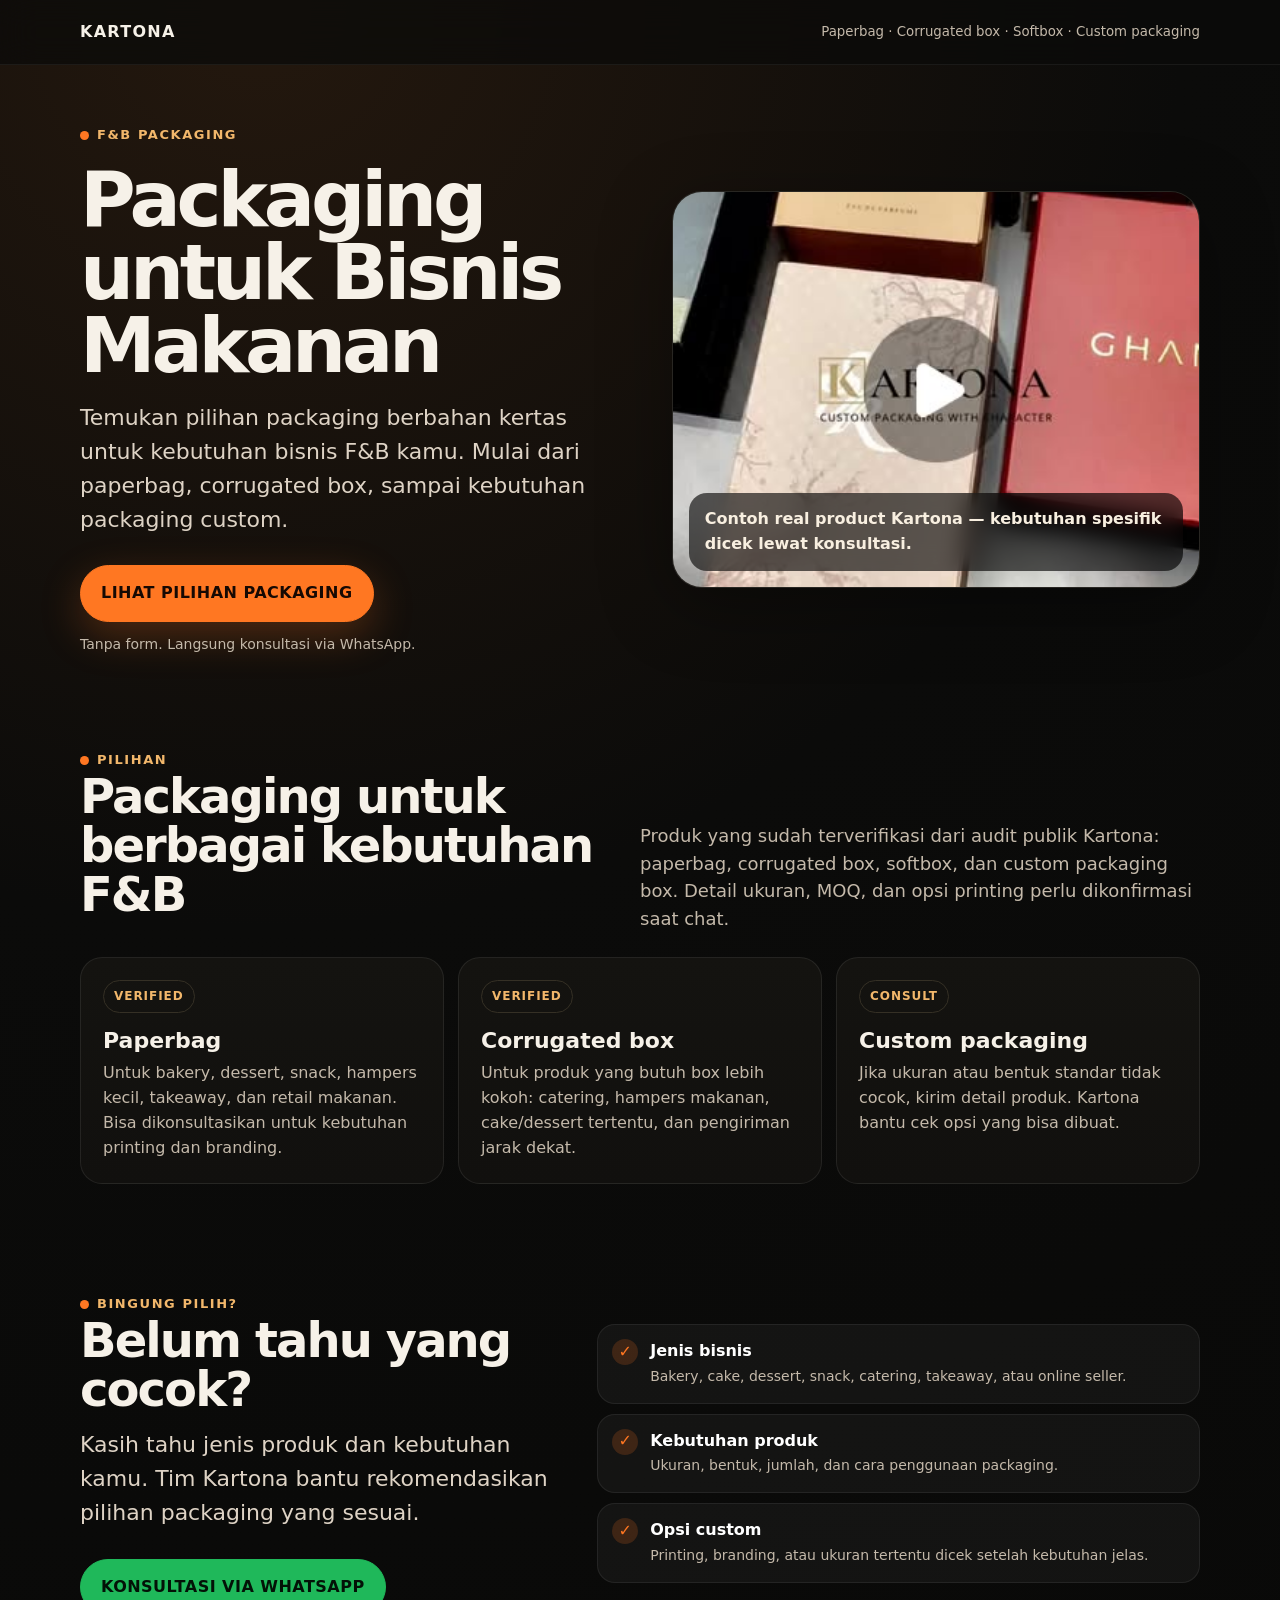
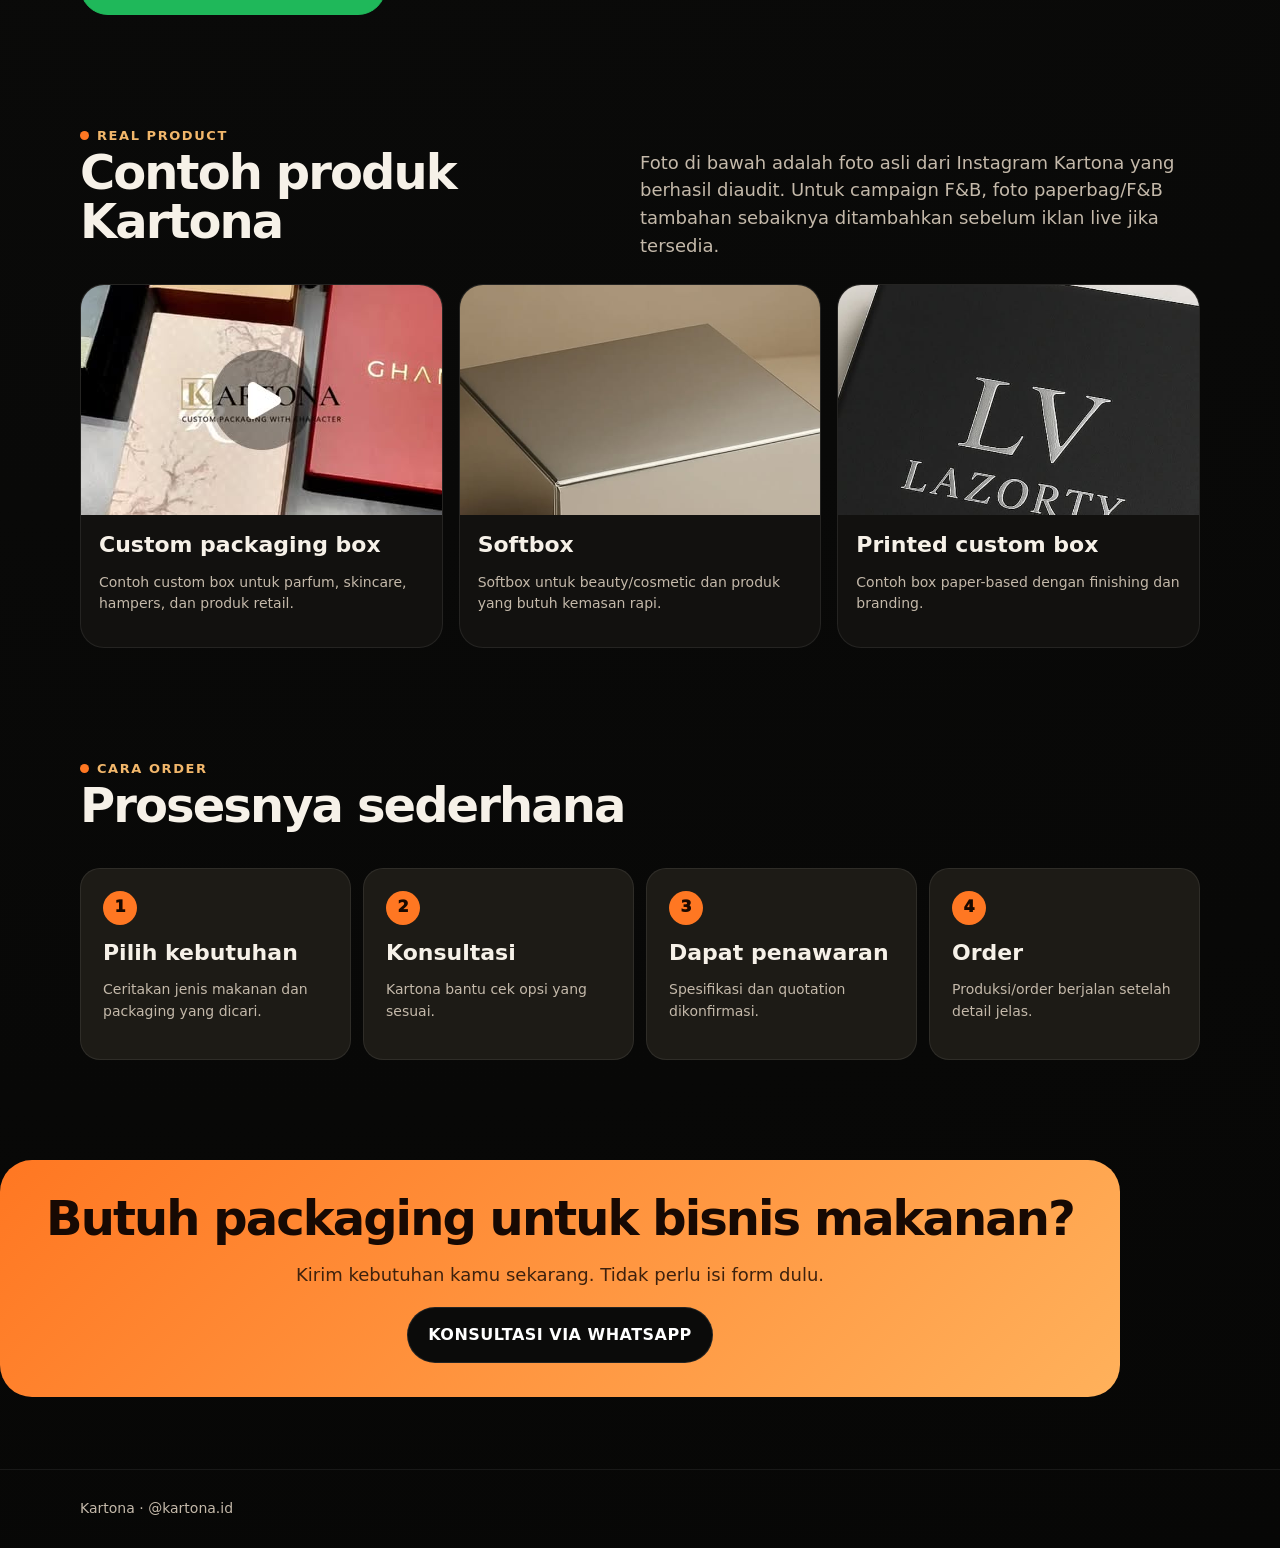
==== fnb-packaging/index.html @ 0503b67d "Kartona Meta Ads V1 landing pages" ====
<!doctype html>
<html lang="id">
<head>
  <meta charset="utf-8" />
  <meta name="viewport" content="width=device-width, initial-scale=1" />
  <title>Packaging untuk Bisnis Makanan | Kartona</title>
  <meta name="description" content="Pilihan paper-based packaging Kartona untuk kebutuhan bisnis F&B. Konsultasi langsung via WhatsApp." />
  <link rel="stylesheet" href="../css/style.css" />
  <script src="../js/config.js"></script>
</head>
<body>
  <header class="topbar"><div class="wrap nav"><div class="logo">KARTONA</div><small>Paperbag · Corrugated box · Softbox · Custom packaging</small></div></header>
  <main>
    <section class="hero">
      <div class="wrap hero-grid">
        <div>
          <span class="eyebrow">F&B Packaging</span>
          <h1>Packaging untuk Bisnis Makanan</h1>
          <p class="lead">Temukan pilihan packaging berbahan kertas untuk kebutuhan bisnis F&B kamu. Mulai dari paperbag, corrugated box, sampai kebutuhan packaging custom.</p>
          <div class="hero-actions">
            <a class="btn primary" href="#pilihan">Lihat Pilihan Packaging</a>
            <span class="note">Tanpa form. Langsung konsultasi via WhatsApp.</span>
          </div>
        </div>
        <div class="photo-card">
          <img src="../assets/custom-box-parfum-skincare-hampers.jpg" alt="Contoh custom packaging Kartona" loading="eager" />
          <div class="photo-caption">Contoh real product Kartona — kebutuhan spesifik dicek lewat konsultasi.</div>
        </div>
      </div>
    </section>

    <section class="section" id="pilihan" data-viewcontent="fnb-products">
      <div class="wrap">
        <div class="section-head"><div><span class="eyebrow">Pilihan</span><h2>Packaging untuk berbagai kebutuhan F&B</h2></div><p>Produk yang sudah terverifikasi dari audit publik Kartona: paperbag, corrugated box, softbox, dan custom packaging box. Detail ukuran, MOQ, dan opsi printing perlu dikonfirmasi saat chat.</p></div>
        <div class="cards">
          <article class="card"><span class="tag">Verified</span><h3>Paperbag</h3><p>Untuk bakery, dessert, snack, hampers kecil, takeaway, dan retail makanan. Bisa dikonsultasikan untuk kebutuhan printing dan branding.</p></article>
          <article class="card"><span class="tag">Verified</span><h3>Corrugated box</h3><p>Untuk produk yang butuh box lebih kokoh: catering, hampers makanan, cake/dessert tertentu, dan pengiriman jarak dekat.</p></article>
          <article class="card"><span class="tag">Consult</span><h3>Custom packaging</h3><p>Jika ukuran atau bentuk standar tidak cocok, kirim detail produk. Kartona bantu cek opsi yang bisa dibuat.</p></article>
        </div>
      </div>
    </section>

    <section class="section">
      <div class="wrap split">
        <div><span class="eyebrow">Bingung Pilih?</span><h2>Belum tahu yang cocok?</h2><p class="lead">Kasih tahu jenis produk dan kebutuhan kamu. Tim Kartona bantu rekomendasikan pilihan packaging yang sesuai.</p><a class="btn wa" data-wa="fnb" href="#">Konsultasi via WhatsApp</a></div>
        <div class="checklist">
          <div class="check"><div><b>Jenis bisnis</b><br><span class="note">Bakery, cake, dessert, snack, catering, takeaway, atau online seller.</span></div></div>
          <div class="check"><div><b>Kebutuhan produk</b><br><span class="note">Ukuran, bentuk, jumlah, dan cara penggunaan packaging.</span></div></div>
          <div class="check"><div><b>Opsi custom</b><br><span class="note">Printing, branding, atau ukuran tertentu dicek setelah kebutuhan jelas.</span></div></div>
        </div>
      </div>
    </section>

    <section class="section">
      <div class="wrap">
        <div class="section-head"><div><span class="eyebrow">Real Product</span><h2>Contoh produk Kartona</h2></div><p>Foto di bawah adalah foto asli dari Instagram Kartona yang berhasil diaudit. Untuk campaign F&B, foto paperbag/F&B tambahan sebaiknya ditambahkan sebelum iklan live jika tersedia.</p></div>
        <div class="product-grid">
          <article class="product"><img src="../assets/custom-box-parfum-skincare-hampers.jpg" alt="Custom packaging Kartona" loading="lazy"><div class="product-body"><h3>Custom packaging box</h3><p class="note">Contoh custom box untuk parfum, skincare, hampers, dan produk retail.</p></div></article>
          <article class="product"><img src="../assets/softbox-beauty.webp" alt="Softbox Kartona" loading="lazy"><div class="product-body"><h3>Softbox</h3><p class="note">Softbox untuk beauty/cosmetic dan produk yang butuh kemasan rapi.</p></div></article>
          <article class="product"><img src="../assets/premium-skincare-parfum-box.webp" alt="Custom box Kartona" loading="lazy"><div class="product-body"><h3>Printed custom box</h3><p class="note">Contoh box paper-based dengan finishing dan branding.</p></div></article>
        </div>
      </div>
    </section>

    <section class="section"><div class="wrap"><div class="section-head"><div><span class="eyebrow">Cara Order</span><h2>Prosesnya sederhana</h2></div></div><div class="steps"><div class="step"><h3>Pilih kebutuhan</h3><p class="note">Ceritakan jenis makanan dan packaging yang dicari.</p></div><div class="step"><h3>Konsultasi</h3><p class="note">Kartona bantu cek opsi yang sesuai.</p></div><div class="step"><h3>Dapat penawaran</h3><p class="note">Spesifikasi dan quotation dikonfirmasi.</p></div><div class="step"><h3>Order</h3><p class="note">Produksi/order berjalan setelah detail jelas.</p></div></div></div></section>

    <section class="wrap final-cta"><h2>Butuh packaging untuk bisnis makanan?</h2><p>Kirim kebutuhan kamu sekarang. Tidak perlu isi form dulu.</p><a class="btn" data-wa="fnb" href="#">Konsultasi via WhatsApp</a></section>
  </main>
  <div class="sticky-cta"><a class="btn wa" data-wa="fnb" href="#">Konsultasi via WhatsApp</a></div>
  <footer class="footer"><div class="wrap">Kartona · <a href="https://www.instagram.com/kartona.id/">@kartona.id</a></div></footer>
  <script src="../js/app.js"></script>
</body>
</html>
---- css/style.css ----
:root{
  --bg:#0b0b0a;--panel:#141310;--panel2:#1d1b16;--text:#f6f1e8;--muted:#c4b9aa;--line:#353025;--accent:#ff7722;--accent2:#f2b76b;--white:#fff;--wa:#1fb85a;
  --radius:22px;--shadow:0 18px 70px rgba(0,0,0,.35);
}
*{box-sizing:border-box}html{scroll-behavior:smooth}body{margin:0;background:radial-gradient(circle at 20% 0%,#24180e 0,#0b0b0a 28%,#070706 100%);color:var(--text);font-family:Inter,ui-sans-serif,system-ui,-apple-system,BlinkMacSystemFont,"Segoe UI",sans-serif;line-height:1.55}a{color:inherit;text-decoration:none}img{max-width:100%;display:block}main{overflow:hidden}.wrap{width:calc(100% - 36px);max-width:1120px;margin-inline:auto}.topbar{position:sticky;top:0;z-index:20;background:rgba(11,11,10,.76);backdrop-filter:blur(18px);border-bottom:1px solid rgba(255,255,255,.06)}.nav{height:64px;display:flex;align-items:center;justify-content:space-between}.logo{font-weight:900;letter-spacing:.08em}.nav small{color:var(--muted)}.hero{padding:58px 0 38px}.hero-grid{display:grid;grid-template-columns:1.02fr .98fr;gap:42px;align-items:center}.eyebrow{display:inline-flex;align-items:center;gap:8px;color:var(--accent2);font-weight:800;text-transform:uppercase;letter-spacing:.12em;font-size:13px}.eyebrow:before{content:"";width:9px;height:9px;border-radius:99px;background:var(--accent)}h1{font-size:clamp(38px,7vw,76px);line-height:.96;margin:16px 0 18px;letter-spacing:-.055em;overflow-wrap:anywhere}h2{font-size:clamp(30px,4vw,48px);line-height:1.02;margin:0 0 14px;letter-spacing:-.04em}h3{font-size:22px;line-height:1.12;margin:0 0 8px}.lead{font-size:clamp(18px,2vw,22px);color:#ded3c5;max-width:700px;margin:0 0 28px}.hero-actions{display:flex;gap:12px;flex-wrap:wrap;align-items:center}.btn{display:inline-flex;align-items:center;justify-content:center;gap:10px;border:1px solid rgba(255,255,255,.1);min-height:54px;padding:15px 20px;border-radius:999px;font-weight:900;text-transform:uppercase;letter-spacing:.03em;transition:.18s ease;background:#242019}.btn.primary{background:var(--accent);color:#160903;border-color:var(--accent);box-shadow:0 14px 40px rgba(255,119,34,.25)}.btn.wa{background:var(--wa);border-color:var(--wa);color:#031207}.btn:hover{transform:translateY(-1px);filter:brightness(1.05)}.note{color:var(--muted);font-size:14px}.photo-card{position:relative;border-radius:30px;overflow:hidden;border:1px solid rgba(255,255,255,.08);background:#16130f;box-shadow:var(--shadow)}.photo-card img{width:100%;aspect-ratio:4/3;object-fit:cover}.photo-caption{position:absolute;left:16px;right:16px;bottom:16px;background:rgba(0,0,0,.62);backdrop-filter:blur(12px);padding:14px 16px;border-radius:18px;color:#f8efe0;font-weight:750}.section{padding:54px 0}.section-head{display:flex;align-items:end;justify-content:space-between;gap:20px;margin-bottom:24px}.section-head p{max-width:560px;color:var(--muted);font-size:18px;margin:0}.cards{display:grid;grid-template-columns:repeat(3,1fr);gap:14px}.card{background:linear-gradient(180deg,var(--panel),#11100e);border:1px solid rgba(255,255,255,.08);border-radius:var(--radius);padding:22px;min-height:180px}.card .tag{display:inline-flex;margin-bottom:16px;padding:6px 10px;border:1px solid var(--line);border-radius:999px;color:var(--accent2);font-weight:800;font-size:12px;text-transform:uppercase;letter-spacing:.08em}.card p{color:var(--muted);margin:0}.product-grid{display:grid;grid-template-columns:repeat(3,1fr);gap:16px}.product{background:#12110f;border:1px solid rgba(255,255,255,.08);border-radius:24px;overflow:hidden}.product img{width:100%;height:230px;object-fit:cover;background:#24211b}.product-body{padding:18px}.product-body ul{margin:12px 0 0;padding-left:18px;color:var(--muted)}.steps{counter-reset:step;display:grid;grid-template-columns:repeat(4,1fr);gap:12px}.step{position:relative;background:var(--panel2);border:1px solid rgba(255,255,255,.08);border-radius:20px;padding:22px}.step:before{counter-increment:step;content:counter(step);display:grid;place-items:center;width:34px;height:34px;border-radius:99px;background:var(--accent);color:#1a0900;font-weight:950;margin-bottom:16px}.split{display:grid;grid-template-columns:.9fr 1.1fr;gap:24px;align-items:center}.checklist{display:grid;gap:10px}.check{display:flex;gap:12px;align-items:flex-start;background:rgba(255,255,255,.045);border:1px solid rgba(255,255,255,.07);border-radius:18px;padding:14px}.check b{color:#fff}.check:before{content:"✓";display:grid;place-items:center;flex:0 0 26px;height:26px;border-radius:99px;background:rgba(255,119,34,.18);color:var(--accent);font-weight:900}.final-cta{margin:46px 0 72px;border-radius:32px;background:linear-gradient(135deg,#ff7722,#ffb15b);color:#170903;padding:34px;text-align:center}.final-cta h2{color:#170903}.final-cta p{color:#3e210d;font-size:18px}.final-cta .btn{background:#0b0b0a;color:#fff}.audit-table{width:100%;border-collapse:collapse;background:#12110f;border-radius:18px;overflow:hidden}.audit-table th,.audit-table td{border-bottom:1px solid rgba(255,255,255,.08);padding:13px;text-align:left;vertical-align:top}.audit-table th{color:var(--accent2);font-size:12px;text-transform:uppercase;letter-spacing:.08em}.audit-table td{color:#ddd0bf;font-size:14px}.sticky-cta{position:fixed;left:14px;right:14px;bottom:14px;z-index:50;display:none}.sticky-cta.show{display:block}.sticky-cta .btn{width:100%;box-shadow:0 12px 40px rgba(0,0,0,.45)}.two{grid-template-columns:repeat(2,1fr)}.source{font-size:13px;color:#a79b8c;margin-top:12px}.warning{background:#24180d;border:1px solid rgba(255,119,34,.35);padding:14px;border-radius:16px;color:#ffd6b8}.footer{border-top:1px solid rgba(255,255,255,.07);padding:28px 0;color:var(--muted);font-size:14px}
@media(max-width:820px){.wrap{width:calc(100% - 28px);max-width:560px}.nav small{display:none}.hero{padding-top:36px}.hero-grid,.split{grid-template-columns:1fr;gap:26px}.cards,.product-grid,.steps,.two{grid-template-columns:1fr}.section{padding:42px 0}.section-head{display:block}.product img{height:250px}h1{font-size:38px;line-height:1}.btn{font-size:14px}.final-cta{padding:26px 18px;margin-bottom:90px}.btn{width:100%;padding-left:16px;padding-right:16px}.hero-actions .note{text-align:center;width:100%}.audit-table{display:block;overflow-x:auto;white-space:nowrap}.photo-card img{aspect-ratio:1/1}.sticky-cta{padding-bottom:env(safe-area-inset-bottom)}}
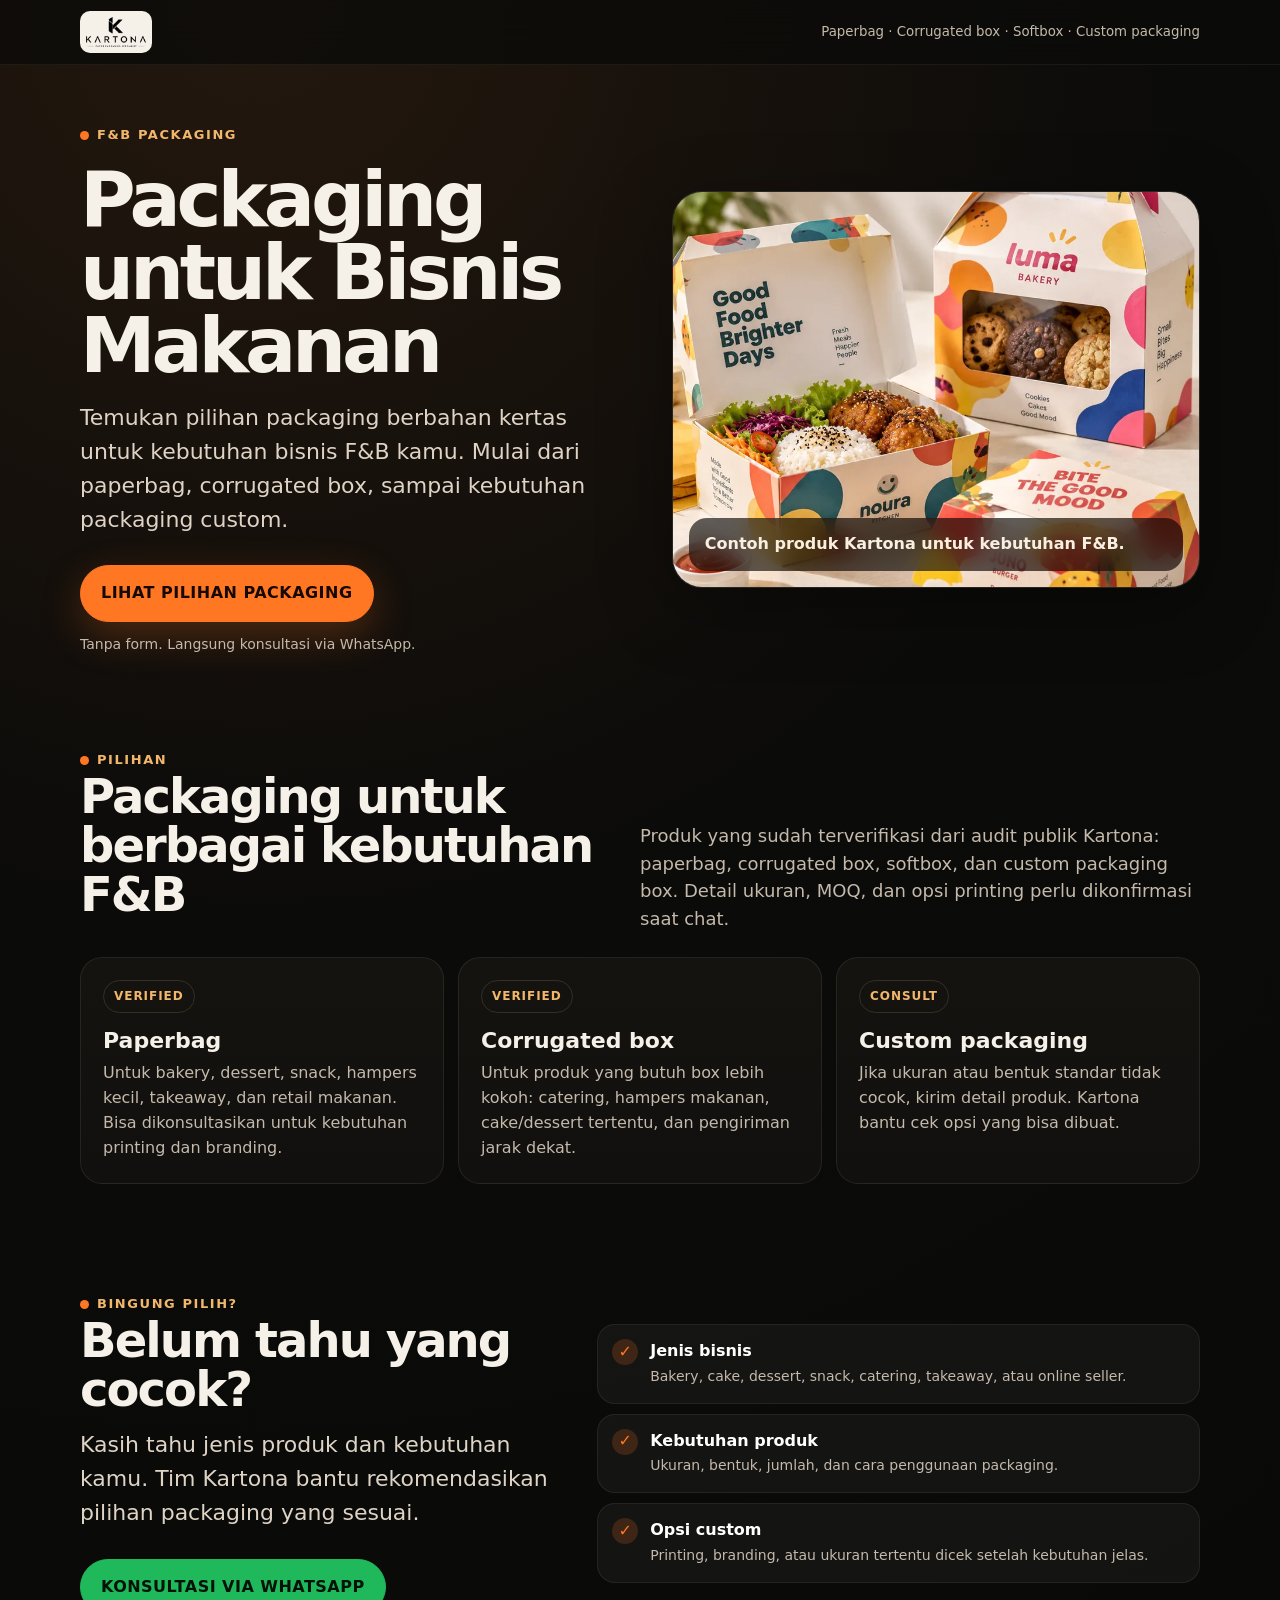
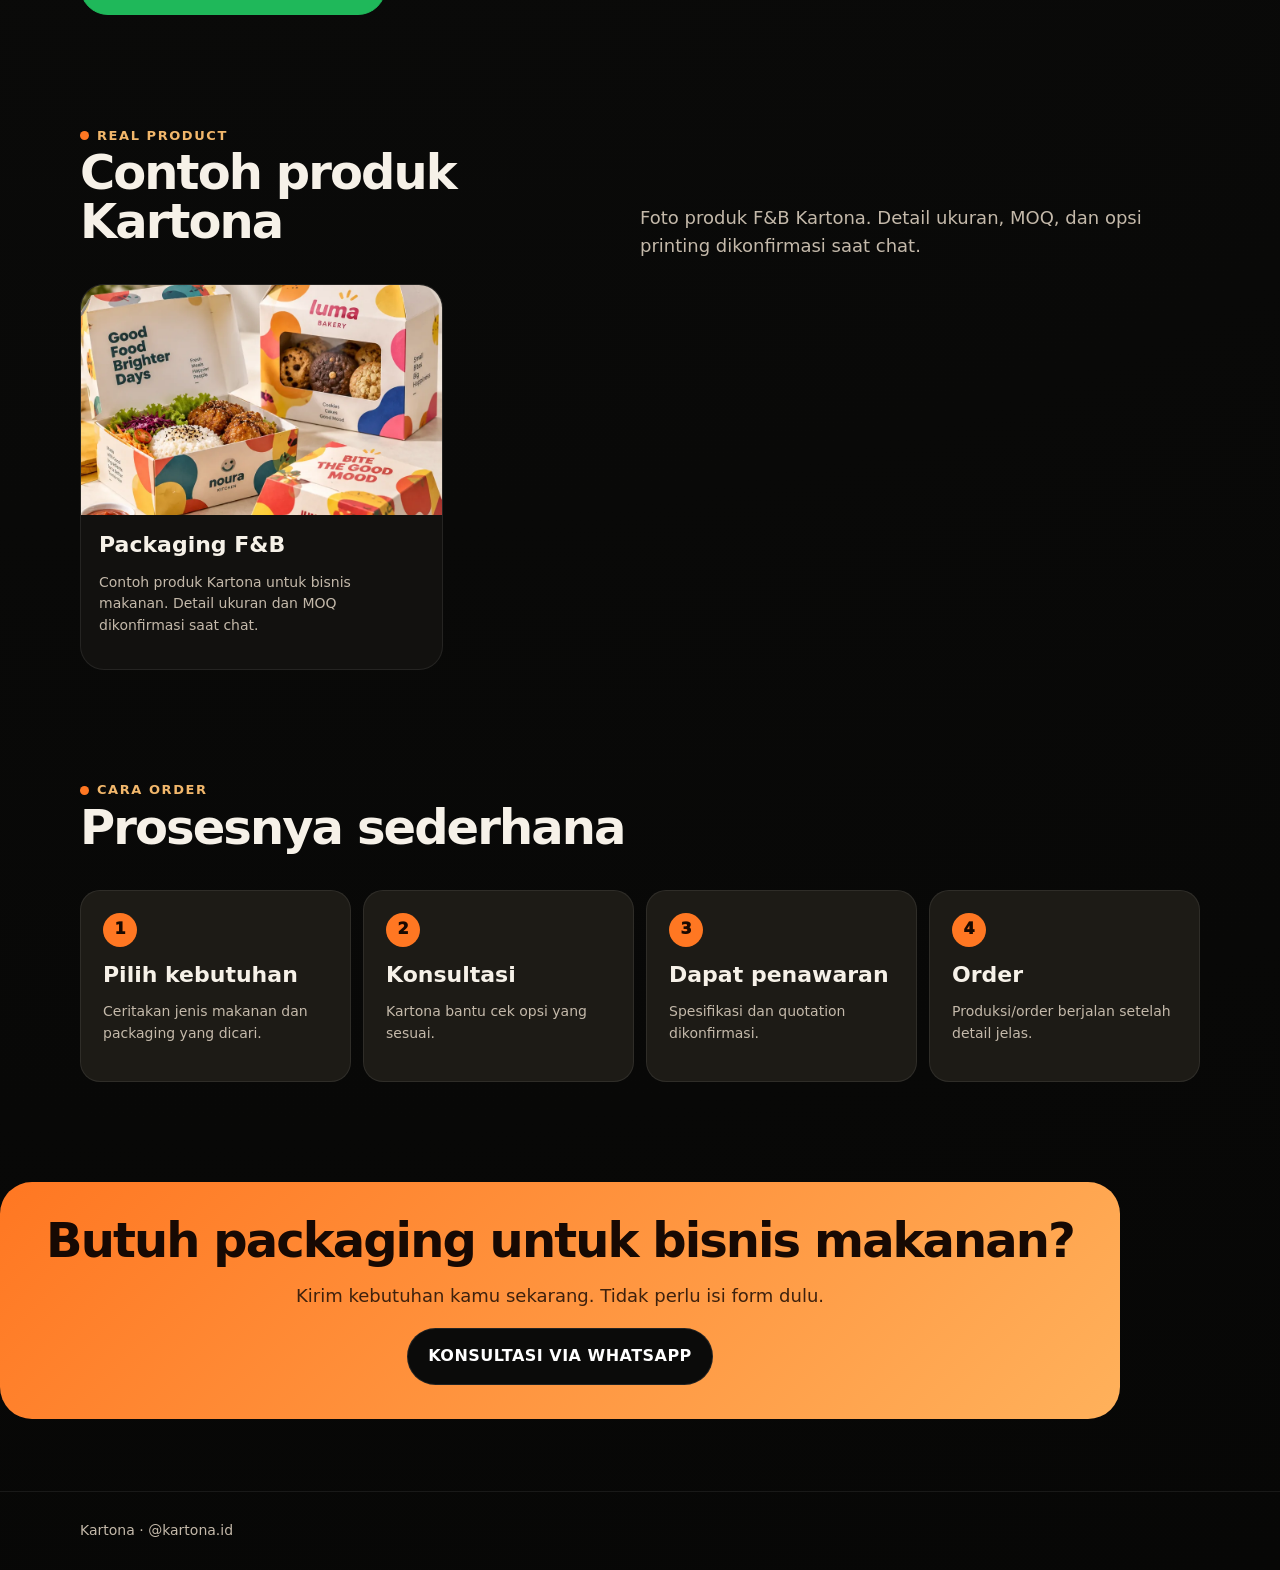
==== commit bce24c79: "Logo Kartona + foto F&B asli di landing page" ====
--- a/fnb-packaging/index.html
+++ b/fnb-packaging/index.html
@@ -9,7 +9,7 @@
   <script src="../js/config.js"></script>
 </head>
 <body>
-  <header class="topbar"><div class="wrap nav"><div class="logo">KARTONA</div><small>Paperbag · Corrugated box · Softbox · Custom packaging</small></div></header>
+  <header class="topbar"><div class="wrap nav"><div class="logo"><img src="../assets/logo.png" alt="Kartona" /></div><small>Paperbag · Corrugated box · Softbox · Custom packaging</small></div></header>
   <main>
     <section class="hero">
       <div class="wrap hero-grid">
@@ -23,8 +23,8 @@
           </div>
         </div>
         <div class="photo-card">
-          <img src="../assets/custom-box-parfum-skincare-hampers.jpg" alt="Contoh custom packaging Kartona" loading="eager" />
-          <div class="photo-caption">Contoh real product Kartona — kebutuhan spesifik dicek lewat konsultasi.</div>
+          <img src="../assets/fnb-packaging.webp" alt="Packaging makanan Kartona" loading="eager" />
+          <div class="photo-caption">Contoh produk Kartona untuk kebutuhan F&B.</div>
         </div>
       </div>
     </section>
@@ -53,11 +53,9 @@
 
     <section class="section">
       <div class="wrap">
-        <div class="section-head"><div><span class="eyebrow">Real Product</span><h2>Contoh produk Kartona</h2></div><p>Foto di bawah adalah foto asli dari Instagram Kartona yang berhasil diaudit. Untuk campaign F&B, foto paperbag/F&B tambahan sebaiknya ditambahkan sebelum iklan live jika tersedia.</p></div>
+        <div class="section-head"><div><span class="eyebrow">Real Product</span><h2>Contoh produk Kartona</h2></div><p>Foto produk F&B Kartona. Detail ukuran, MOQ, dan opsi printing dikonfirmasi saat chat.</p></div>
         <div class="product-grid">
-          <article class="product"><img src="../assets/custom-box-parfum-skincare-hampers.jpg" alt="Custom packaging Kartona" loading="lazy"><div class="product-body"><h3>Custom packaging box</h3><p class="note">Contoh custom box untuk parfum, skincare, hampers, dan produk retail.</p></div></article>
-          <article class="product"><img src="../assets/softbox-beauty.webp" alt="Softbox Kartona" loading="lazy"><div class="product-body"><h3>Softbox</h3><p class="note">Softbox untuk beauty/cosmetic dan produk yang butuh kemasan rapi.</p></div></article>
-          <article class="product"><img src="../assets/premium-skincare-parfum-box.webp" alt="Custom box Kartona" loading="lazy"><div class="product-body"><h3>Printed custom box</h3><p class="note">Contoh box paper-based dengan finishing dan branding.</p></div></article>
+          <article class="product"><img src="../assets/fnb-packaging.webp" alt="Packaging F&B Kartona" loading="lazy"><div class="product-body"><h3>Packaging F&B</h3><p class="note">Contoh produk Kartona untuk bisnis makanan. Detail ukuran dan MOQ dikonfirmasi saat chat.</p></div></article>
         </div>
       </div>
     </section>
--- a/css/style.css
+++ b/css/style.css
@@ -2,5 +2,5 @@
   --bg:#0b0b0a;--panel:#141310;--panel2:#1d1b16;--text:#f6f1e8;--muted:#c4b9aa;--line:#353025;--accent:#ff7722;--accent2:#f2b76b;--white:#fff;--wa:#1fb85a;
   --radius:22px;--shadow:0 18px 70px rgba(0,0,0,.35);
 }
-*{box-sizing:border-box}html{scroll-behavior:smooth}body{margin:0;background:radial-gradient(circle at 20% 0%,#24180e 0,#0b0b0a 28%,#070706 100%);color:var(--text);font-family:Inter,ui-sans-serif,system-ui,-apple-system,BlinkMacSystemFont,"Segoe UI",sans-serif;line-height:1.55}a{color:inherit;text-decoration:none}img{max-width:100%;display:block}main{overflow:hidden}.wrap{width:calc(100% - 36px);max-width:1120px;margin-inline:auto}.topbar{position:sticky;top:0;z-index:20;background:rgba(11,11,10,.76);backdrop-filter:blur(18px);border-bottom:1px solid rgba(255,255,255,.06)}.nav{height:64px;display:flex;align-items:center;justify-content:space-between}.logo{font-weight:900;letter-spacing:.08em}.nav small{color:var(--muted)}.hero{padding:58px 0 38px}.hero-grid{display:grid;grid-template-columns:1.02fr .98fr;gap:42px;align-items:center}.eyebrow{display:inline-flex;align-items:center;gap:8px;color:var(--accent2);font-weight:800;text-transform:uppercase;letter-spacing:.12em;font-size:13px}.eyebrow:before{content:"";width:9px;height:9px;border-radius:99px;background:var(--accent)}h1{font-size:clamp(38px,7vw,76px);line-height:.96;margin:16px 0 18px;letter-spacing:-.055em;overflow-wrap:anywhere}h2{font-size:clamp(30px,4vw,48px);line-height:1.02;margin:0 0 14px;letter-spacing:-.04em}h3{font-size:22px;line-height:1.12;margin:0 0 8px}.lead{font-size:clamp(18px,2vw,22px);color:#ded3c5;max-width:700px;margin:0 0 28px}.hero-actions{display:flex;gap:12px;flex-wrap:wrap;align-items:center}.btn{display:inline-flex;align-items:center;justify-content:center;gap:10px;border:1px solid rgba(255,255,255,.1);min-height:54px;padding:15px 20px;border-radius:999px;font-weight:900;text-transform:uppercase;letter-spacing:.03em;transition:.18s ease;background:#242019}.btn.primary{background:var(--accent);color:#160903;border-color:var(--accent);box-shadow:0 14px 40px rgba(255,119,34,.25)}.btn.wa{background:var(--wa);border-color:var(--wa);color:#031207}.btn:hover{transform:translateY(-1px);filter:brightness(1.05)}.note{color:var(--muted);font-size:14px}.photo-card{position:relative;border-radius:30px;overflow:hidden;border:1px solid rgba(255,255,255,.08);background:#16130f;box-shadow:var(--shadow)}.photo-card img{width:100%;aspect-ratio:4/3;object-fit:cover}.photo-caption{position:absolute;left:16px;right:16px;bottom:16px;background:rgba(0,0,0,.62);backdrop-filter:blur(12px);padding:14px 16px;border-radius:18px;color:#f8efe0;font-weight:750}.section{padding:54px 0}.section-head{display:flex;align-items:end;justify-content:space-between;gap:20px;margin-bottom:24px}.section-head p{max-width:560px;color:var(--muted);font-size:18px;margin:0}.cards{display:grid;grid-template-columns:repeat(3,1fr);gap:14px}.card{background:linear-gradient(180deg,var(--panel),#11100e);border:1px solid rgba(255,255,255,.08);border-radius:var(--radius);padding:22px;min-height:180px}.card .tag{display:inline-flex;margin-bottom:16px;padding:6px 10px;border:1px solid var(--line);border-radius:999px;color:var(--accent2);font-weight:800;font-size:12px;text-transform:uppercase;letter-spacing:.08em}.card p{color:var(--muted);margin:0}.product-grid{display:grid;grid-template-columns:repeat(3,1fr);gap:16px}.product{background:#12110f;border:1px solid rgba(255,255,255,.08);border-radius:24px;overflow:hidden}.product img{width:100%;height:230px;object-fit:cover;background:#24211b}.product-body{padding:18px}.product-body ul{margin:12px 0 0;padding-left:18px;color:var(--muted)}.steps{counter-reset:step;display:grid;grid-template-columns:repeat(4,1fr);gap:12px}.step{position:relative;background:var(--panel2);border:1px solid rgba(255,255,255,.08);border-radius:20px;padding:22px}.step:before{counter-increment:step;content:counter(step);display:grid;place-items:center;width:34px;height:34px;border-radius:99px;background:var(--accent);color:#1a0900;font-weight:950;margin-bottom:16px}.split{display:grid;grid-template-columns:.9fr 1.1fr;gap:24px;align-items:center}.checklist{display:grid;gap:10px}.check{display:flex;gap:12px;align-items:flex-start;background:rgba(255,255,255,.045);border:1px solid rgba(255,255,255,.07);border-radius:18px;padding:14px}.check b{color:#fff}.check:before{content:"✓";display:grid;place-items:center;flex:0 0 26px;height:26px;border-radius:99px;background:rgba(255,119,34,.18);color:var(--accent);font-weight:900}.final-cta{margin:46px 0 72px;border-radius:32px;background:linear-gradient(135deg,#ff7722,#ffb15b);color:#170903;padding:34px;text-align:center}.final-cta h2{color:#170903}.final-cta p{color:#3e210d;font-size:18px}.final-cta .btn{background:#0b0b0a;color:#fff}.audit-table{width:100%;border-collapse:collapse;background:#12110f;border-radius:18px;overflow:hidden}.audit-table th,.audit-table td{border-bottom:1px solid rgba(255,255,255,.08);padding:13px;text-align:left;vertical-align:top}.audit-table th{color:var(--accent2);font-size:12px;text-transform:uppercase;letter-spacing:.08em}.audit-table td{color:#ddd0bf;font-size:14px}.sticky-cta{position:fixed;left:14px;right:14px;bottom:14px;z-index:50;display:none}.sticky-cta.show{display:block}.sticky-cta .btn{width:100%;box-shadow:0 12px 40px rgba(0,0,0,.45)}.two{grid-template-columns:repeat(2,1fr)}.source{font-size:13px;color:#a79b8c;margin-top:12px}.warning{background:#24180d;border:1px solid rgba(255,119,34,.35);padding:14px;border-radius:16px;color:#ffd6b8}.footer{border-top:1px solid rgba(255,255,255,.07);padding:28px 0;color:var(--muted);font-size:14px}
+*{box-sizing:border-box}html{scroll-behavior:smooth}body{margin:0;background:radial-gradient(circle at 20% 0%,#24180e 0,#0b0b0a 28%,#070706 100%);color:var(--text);font-family:Inter,ui-sans-serif,system-ui,-apple-system,BlinkMacSystemFont,"Segoe UI",sans-serif;line-height:1.55}a{color:inherit;text-decoration:none}img{max-width:100%;display:block}main{overflow:hidden}.wrap{width:calc(100% - 36px);max-width:1120px;margin-inline:auto}.topbar{position:sticky;top:0;z-index:20;background:rgba(11,11,10,.76);backdrop-filter:blur(18px);border-bottom:1px solid rgba(255,255,255,.06)}.nav{height:64px;display:flex;align-items:center;justify-content:space-between}.logo{font-weight:900;letter-spacing:.08em;display:flex;align-items:center}.logo img{height:42px;background:#f6f1e8;border-radius:10px;padding:6px;display:block}.nav small{color:var(--muted)}.hero{padding:58px 0 38px}.hero-grid{display:grid;grid-template-columns:1.02fr .98fr;gap:42px;align-items:center}.eyebrow{display:inline-flex;align-items:center;gap:8px;color:var(--accent2);font-weight:800;text-transform:uppercase;letter-spacing:.12em;font-size:13px}.eyebrow:before{content:"";width:9px;height:9px;border-radius:99px;background:var(--accent)}h1{font-size:clamp(38px,7vw,76px);line-height:.96;margin:16px 0 18px;letter-spacing:-.055em;overflow-wrap:anywhere}h2{font-size:clamp(30px,4vw,48px);line-height:1.02;margin:0 0 14px;letter-spacing:-.04em}h3{font-size:22px;line-height:1.12;margin:0 0 8px}.lead{font-size:clamp(18px,2vw,22px);color:#ded3c5;max-width:700px;margin:0 0 28px}.hero-actions{display:flex;gap:12px;flex-wrap:wrap;align-items:center}.btn{display:inline-flex;align-items:center;justify-content:center;gap:10px;border:1px solid rgba(255,255,255,.1);min-height:54px;padding:15px 20px;border-radius:999px;font-weight:900;text-transform:uppercase;letter-spacing:.03em;transition:.18s ease;background:#242019}.btn.primary{background:var(--accent);color:#160903;border-color:var(--accent);box-shadow:0 14px 40px rgba(255,119,34,.25)}.btn.wa{background:var(--wa);border-color:var(--wa);color:#031207}.btn:hover{transform:translateY(-1px);filter:brightness(1.05)}.note{color:var(--muted);font-size:14px}.photo-card{position:relative;border-radius:30px;overflow:hidden;border:1px solid rgba(255,255,255,.08);background:#16130f;box-shadow:var(--shadow)}.photo-card img{width:100%;aspect-ratio:4/3;object-fit:cover}.photo-caption{position:absolute;left:16px;right:16px;bottom:16px;background:rgba(0,0,0,.62);backdrop-filter:blur(12px);padding:14px 16px;border-radius:18px;color:#f8efe0;font-weight:750}.section{padding:54px 0}.section-head{display:flex;align-items:end;justify-content:space-between;gap:20px;margin-bottom:24px}.section-head p{max-width:560px;color:var(--muted);font-size:18px;margin:0}.cards{display:grid;grid-template-columns:repeat(3,1fr);gap:14px}.card{background:linear-gradient(180deg,var(--panel),#11100e);border:1px solid rgba(255,255,255,.08);border-radius:var(--radius);padding:22px;min-height:180px}.card .tag{display:inline-flex;margin-bottom:16px;padding:6px 10px;border:1px solid var(--line);border-radius:999px;color:var(--accent2);font-weight:800;font-size:12px;text-transform:uppercase;letter-spacing:.08em}.card p{color:var(--muted);margin:0}.product-grid{display:grid;grid-template-columns:repeat(3,1fr);gap:16px}.product{background:#12110f;border:1px solid rgba(255,255,255,.08);border-radius:24px;overflow:hidden}.product img{width:100%;height:230px;object-fit:cover;background:#24211b}.product-body{padding:18px}.product-body ul{margin:12px 0 0;padding-left:18px;color:var(--muted)}.steps{counter-reset:step;display:grid;grid-template-columns:repeat(4,1fr);gap:12px}.step{position:relative;background:var(--panel2);border:1px solid rgba(255,255,255,.08);border-radius:20px;padding:22px}.step:before{counter-increment:step;content:counter(step);display:grid;place-items:center;width:34px;height:34px;border-radius:99px;background:var(--accent);color:#1a0900;font-weight:950;margin-bottom:16px}.split{display:grid;grid-template-columns:.9fr 1.1fr;gap:24px;align-items:center}.checklist{display:grid;gap:10px}.check{display:flex;gap:12px;align-items:flex-start;background:rgba(255,255,255,.045);border:1px solid rgba(255,255,255,.07);border-radius:18px;padding:14px}.check b{color:#fff}.check:before{content:"✓";display:grid;place-items:center;flex:0 0 26px;height:26px;border-radius:99px;background:rgba(255,119,34,.18);color:var(--accent);font-weight:900}.final-cta{margin:46px 0 72px;border-radius:32px;background:linear-gradient(135deg,#ff7722,#ffb15b);color:#170903;padding:34px;text-align:center}.final-cta h2{color:#170903}.final-cta p{color:#3e210d;font-size:18px}.final-cta .btn{background:#0b0b0a;color:#fff}.audit-table{width:100%;border-collapse:collapse;background:#12110f;border-radius:18px;overflow:hidden}.audit-table th,.audit-table td{border-bottom:1px solid rgba(255,255,255,.08);padding:13px;text-align:left;vertical-align:top}.audit-table th{color:var(--accent2);font-size:12px;text-transform:uppercase;letter-spacing:.08em}.audit-table td{color:#ddd0bf;font-size:14px}.sticky-cta{position:fixed;left:14px;right:14px;bottom:14px;z-index:50;display:none}.sticky-cta.show{display:block}.sticky-cta .btn{width:100%;box-shadow:0 12px 40px rgba(0,0,0,.45)}.two{grid-template-columns:repeat(2,1fr)}.source{font-size:13px;color:#a79b8c;margin-top:12px}.warning{background:#24180d;border:1px solid rgba(255,119,34,.35);padding:14px;border-radius:16px;color:#ffd6b8}.footer{border-top:1px solid rgba(255,255,255,.07);padding:28px 0;color:var(--muted);font-size:14px}
 @media(max-width:820px){.wrap{width:calc(100% - 28px);max-width:560px}.nav small{display:none}.hero{padding-top:36px}.hero-grid,.split{grid-template-columns:1fr;gap:26px}.cards,.product-grid,.steps,.two{grid-template-columns:1fr}.section{padding:42px 0}.section-head{display:block}.product img{height:250px}h1{font-size:38px;line-height:1}.btn{font-size:14px}.final-cta{padding:26px 18px;margin-bottom:90px}.btn{width:100%;padding-left:16px;padding-right:16px}.hero-actions .note{text-align:center;width:100%}.audit-table{display:block;overflow-x:auto;white-space:nowrap}.photo-card img{aspect-ratio:1/1}.sticky-cta{padding-bottom:env(safe-area-inset-bottom)}}
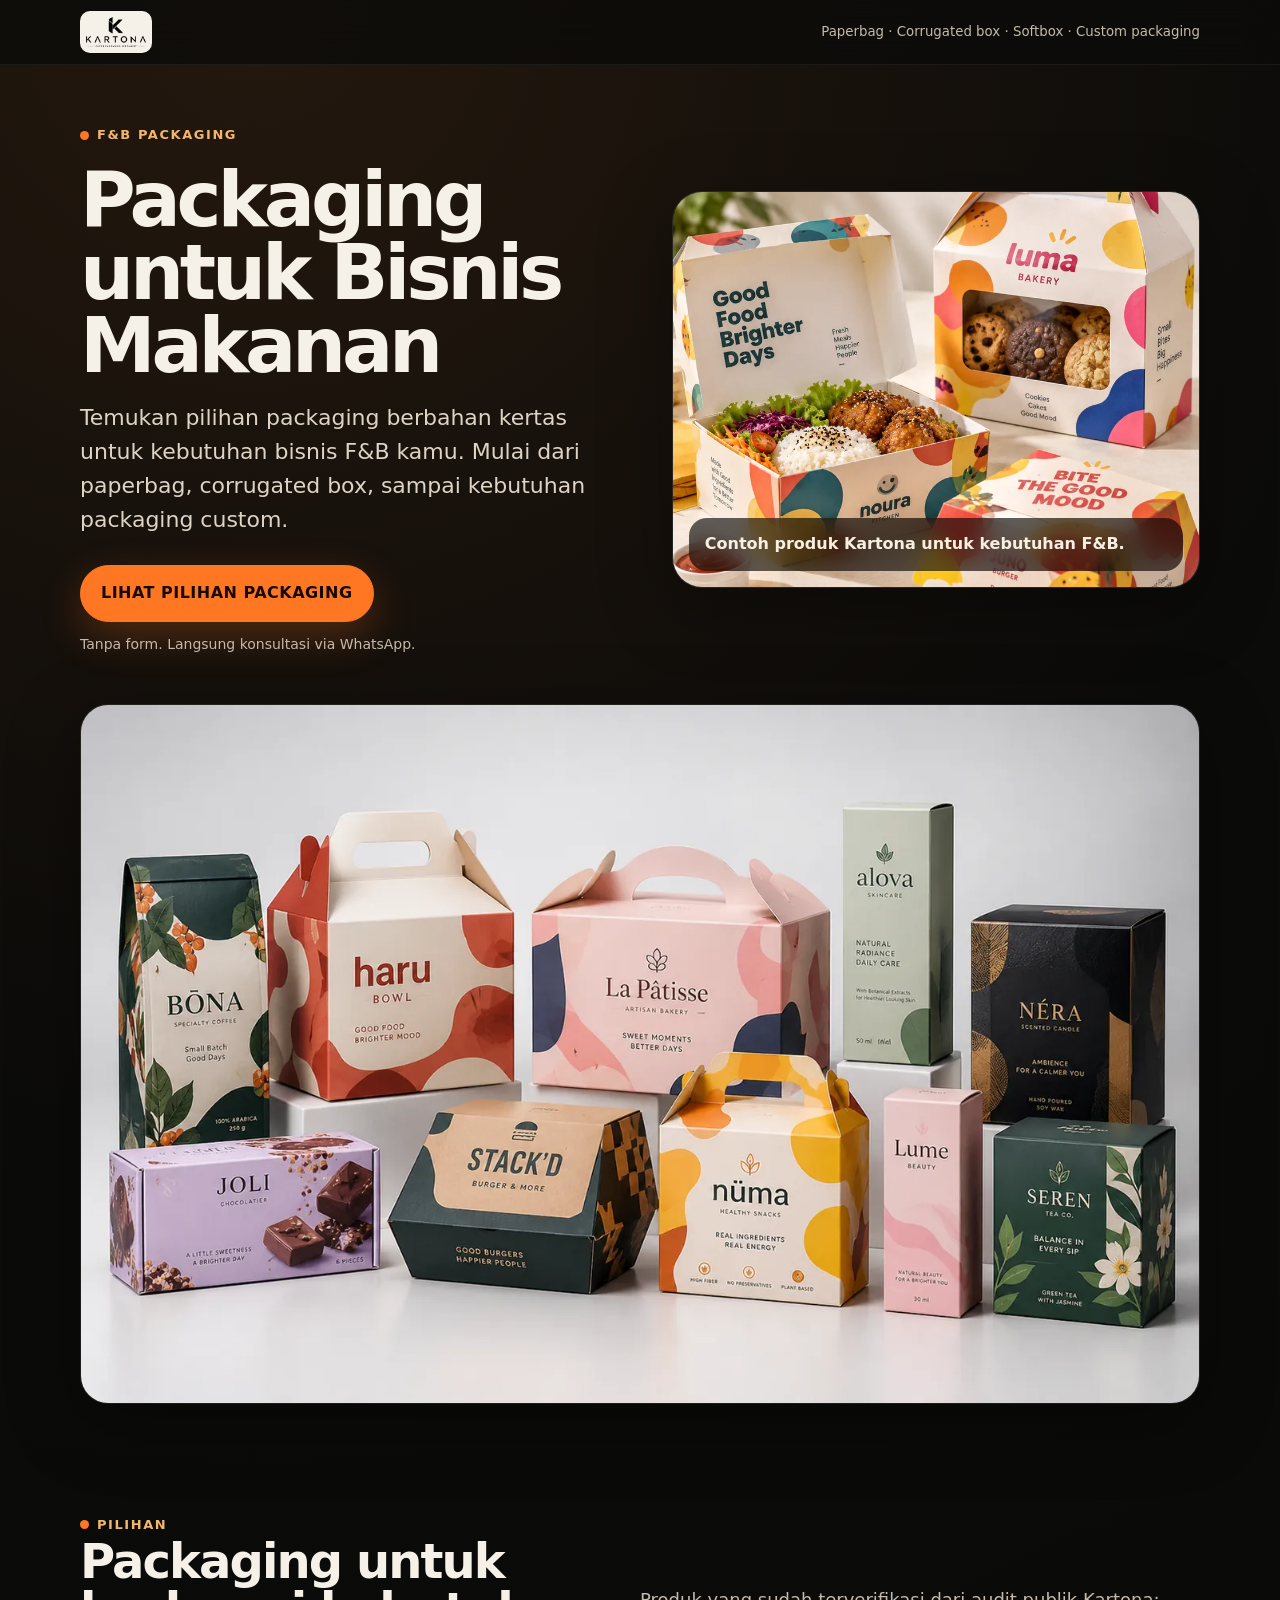
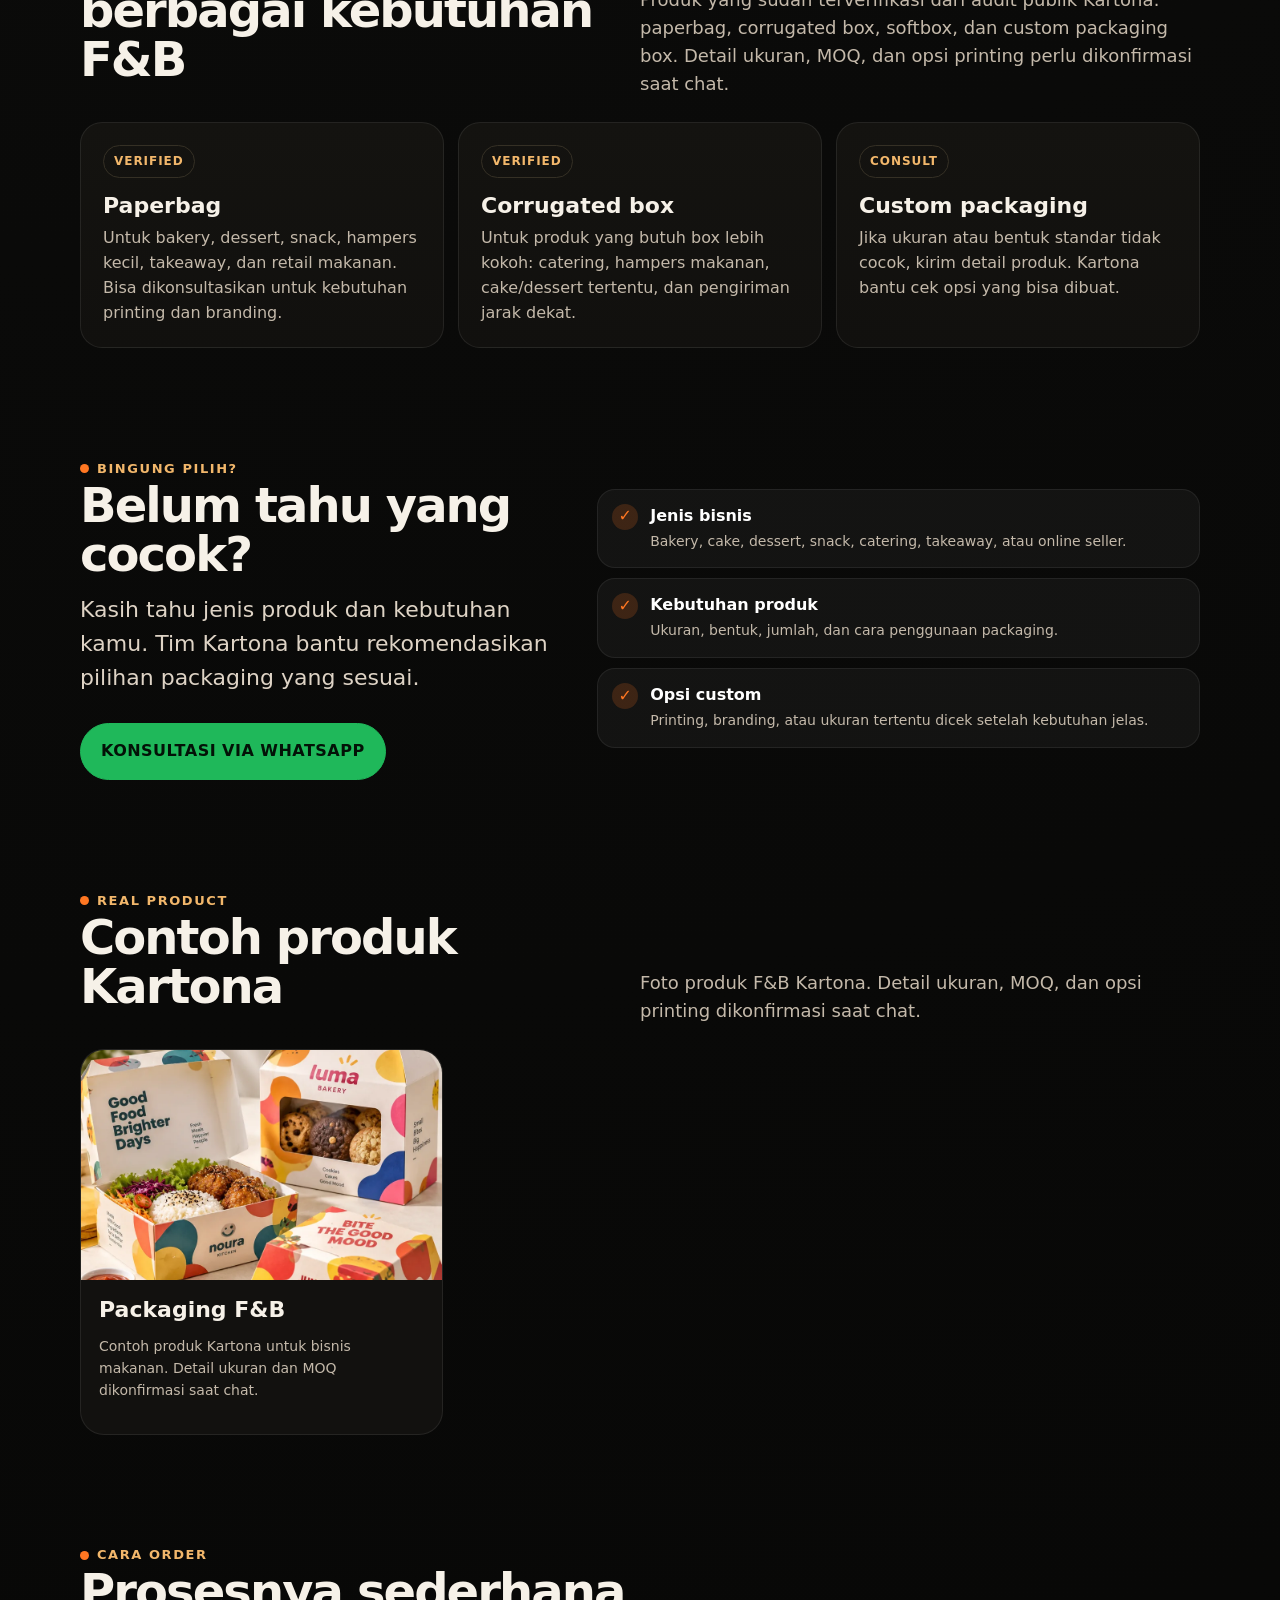
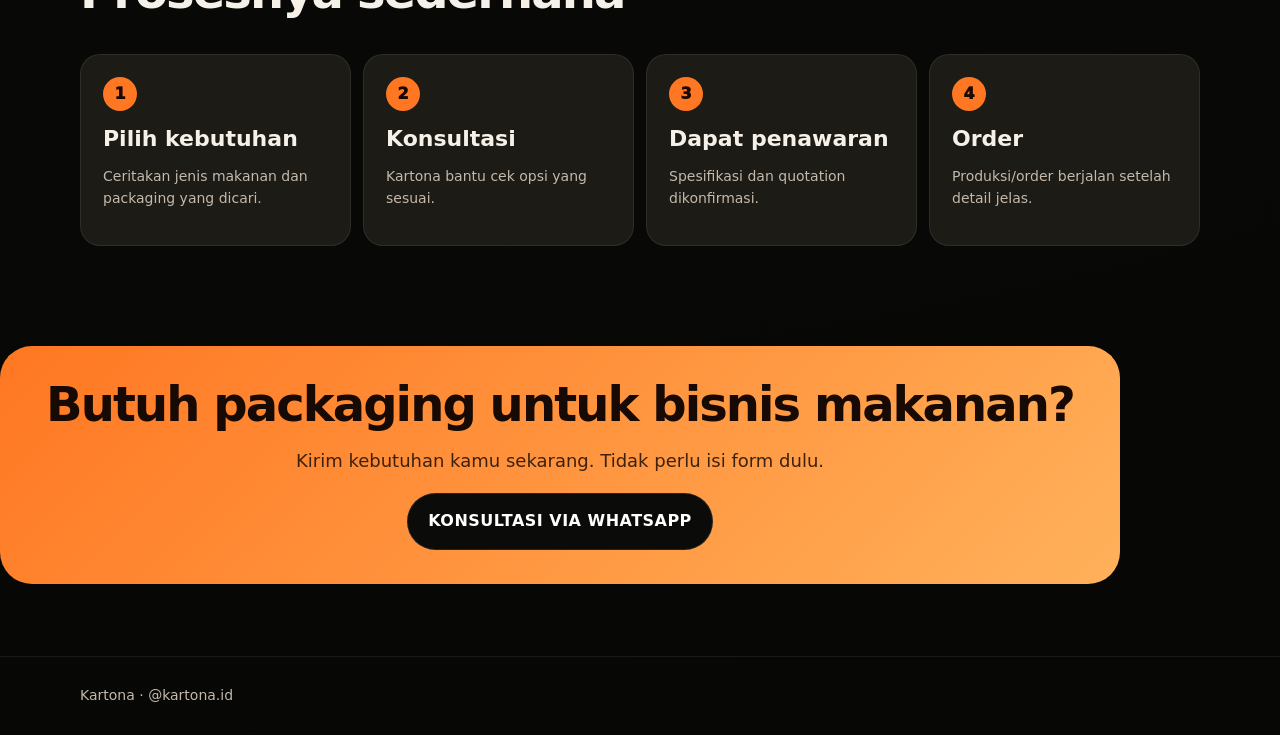
==== commit 3d36bccd: "Tambah banner portfolio di kedua landing page" ====
--- a/fnb-packaging/index.html
+++ b/fnb-packaging/index.html
@@ -27,6 +27,10 @@
           <div class="photo-caption">Contoh produk Kartona untuk kebutuhan F&B.</div>
         </div>
       </div>
+    </section>
+
+    <section class="section banner">
+      <div class="wrap"><img src="../assets/portfolio.webp" alt="Portfolio produk Kartona" loading="lazy" /></div>
     </section>
 
     <section class="section" id="pilihan" data-viewcontent="fnb-products">
--- a/css/style.css
+++ b/css/style.css
@@ -2,5 +2,5 @@
   --bg:#0b0b0a;--panel:#141310;--panel2:#1d1b16;--text:#f6f1e8;--muted:#c4b9aa;--line:#353025;--accent:#ff7722;--accent2:#f2b76b;--white:#fff;--wa:#1fb85a;
   --radius:22px;--shadow:0 18px 70px rgba(0,0,0,.35);
 }
-*{box-sizing:border-box}html{scroll-behavior:smooth}body{margin:0;background:radial-gradient(circle at 20% 0%,#24180e 0,#0b0b0a 28%,#070706 100%);color:var(--text);font-family:Inter,ui-sans-serif,system-ui,-apple-system,BlinkMacSystemFont,"Segoe UI",sans-serif;line-height:1.55}a{color:inherit;text-decoration:none}img{max-width:100%;display:block}main{overflow:hidden}.wrap{width:calc(100% - 36px);max-width:1120px;margin-inline:auto}.topbar{position:sticky;top:0;z-index:20;background:rgba(11,11,10,.76);backdrop-filter:blur(18px);border-bottom:1px solid rgba(255,255,255,.06)}.nav{height:64px;display:flex;align-items:center;justify-content:space-between}.logo{font-weight:900;letter-spacing:.08em;display:flex;align-items:center}.logo img{height:42px;background:#f6f1e8;border-radius:10px;padding:6px;display:block}.nav small{color:var(--muted)}.hero{padding:58px 0 38px}.hero-grid{display:grid;grid-template-columns:1.02fr .98fr;gap:42px;align-items:center}.eyebrow{display:inline-flex;align-items:center;gap:8px;color:var(--accent2);font-weight:800;text-transform:uppercase;letter-spacing:.12em;font-size:13px}.eyebrow:before{content:"";width:9px;height:9px;border-radius:99px;background:var(--accent)}h1{font-size:clamp(38px,7vw,76px);line-height:.96;margin:16px 0 18px;letter-spacing:-.055em;overflow-wrap:anywhere}h2{font-size:clamp(30px,4vw,48px);line-height:1.02;margin:0 0 14px;letter-spacing:-.04em}h3{font-size:22px;line-height:1.12;margin:0 0 8px}.lead{font-size:clamp(18px,2vw,22px);color:#ded3c5;max-width:700px;margin:0 0 28px}.hero-actions{display:flex;gap:12px;flex-wrap:wrap;align-items:center}.btn{display:inline-flex;align-items:center;justify-content:center;gap:10px;border:1px solid rgba(255,255,255,.1);min-height:54px;padding:15px 20px;border-radius:999px;font-weight:900;text-transform:uppercase;letter-spacing:.03em;transition:.18s ease;background:#242019}.btn.primary{background:var(--accent);color:#160903;border-color:var(--accent);box-shadow:0 14px 40px rgba(255,119,34,.25)}.btn.wa{background:var(--wa);border-color:var(--wa);color:#031207}.btn:hover{transform:translateY(-1px);filter:brightness(1.05)}.note{color:var(--muted);font-size:14px}.photo-card{position:relative;border-radius:30px;overflow:hidden;border:1px solid rgba(255,255,255,.08);background:#16130f;box-shadow:var(--shadow)}.photo-card img{width:100%;aspect-ratio:4/3;object-fit:cover}.photo-caption{position:absolute;left:16px;right:16px;bottom:16px;background:rgba(0,0,0,.62);backdrop-filter:blur(12px);padding:14px 16px;border-radius:18px;color:#f8efe0;font-weight:750}.section{padding:54px 0}.section-head{display:flex;align-items:end;justify-content:space-between;gap:20px;margin-bottom:24px}.section-head p{max-width:560px;color:var(--muted);font-size:18px;margin:0}.cards{display:grid;grid-template-columns:repeat(3,1fr);gap:14px}.card{background:linear-gradient(180deg,var(--panel),#11100e);border:1px solid rgba(255,255,255,.08);border-radius:var(--radius);padding:22px;min-height:180px}.card .tag{display:inline-flex;margin-bottom:16px;padding:6px 10px;border:1px solid var(--line);border-radius:999px;color:var(--accent2);font-weight:800;font-size:12px;text-transform:uppercase;letter-spacing:.08em}.card p{color:var(--muted);margin:0}.product-grid{display:grid;grid-template-columns:repeat(3,1fr);gap:16px}.product{background:#12110f;border:1px solid rgba(255,255,255,.08);border-radius:24px;overflow:hidden}.product img{width:100%;height:230px;object-fit:cover;background:#24211b}.product-body{padding:18px}.product-body ul{margin:12px 0 0;padding-left:18px;color:var(--muted)}.steps{counter-reset:step;display:grid;grid-template-columns:repeat(4,1fr);gap:12px}.step{position:relative;background:var(--panel2);border:1px solid rgba(255,255,255,.08);border-radius:20px;padding:22px}.step:before{counter-increment:step;content:counter(step);display:grid;place-items:center;width:34px;height:34px;border-radius:99px;background:var(--accent);color:#1a0900;font-weight:950;margin-bottom:16px}.split{display:grid;grid-template-columns:.9fr 1.1fr;gap:24px;align-items:center}.checklist{display:grid;gap:10px}.check{display:flex;gap:12px;align-items:flex-start;background:rgba(255,255,255,.045);border:1px solid rgba(255,255,255,.07);border-radius:18px;padding:14px}.check b{color:#fff}.check:before{content:"✓";display:grid;place-items:center;flex:0 0 26px;height:26px;border-radius:99px;background:rgba(255,119,34,.18);color:var(--accent);font-weight:900}.final-cta{margin:46px 0 72px;border-radius:32px;background:linear-gradient(135deg,#ff7722,#ffb15b);color:#170903;padding:34px;text-align:center}.final-cta h2{color:#170903}.final-cta p{color:#3e210d;font-size:18px}.final-cta .btn{background:#0b0b0a;color:#fff}.audit-table{width:100%;border-collapse:collapse;background:#12110f;border-radius:18px;overflow:hidden}.audit-table th,.audit-table td{border-bottom:1px solid rgba(255,255,255,.08);padding:13px;text-align:left;vertical-align:top}.audit-table th{color:var(--accent2);font-size:12px;text-transform:uppercase;letter-spacing:.08em}.audit-table td{color:#ddd0bf;font-size:14px}.sticky-cta{position:fixed;left:14px;right:14px;bottom:14px;z-index:50;display:none}.sticky-cta.show{display:block}.sticky-cta .btn{width:100%;box-shadow:0 12px 40px rgba(0,0,0,.45)}.two{grid-template-columns:repeat(2,1fr)}.source{font-size:13px;color:#a79b8c;margin-top:12px}.warning{background:#24180d;border:1px solid rgba(255,119,34,.35);padding:14px;border-radius:16px;color:#ffd6b8}.footer{border-top:1px solid rgba(255,255,255,.07);padding:28px 0;color:var(--muted);font-size:14px}
+*{box-sizing:border-box}html{scroll-behavior:smooth}body{margin:0;background:radial-gradient(circle at 20% 0%,#24180e 0,#0b0b0a 28%,#070706 100%);color:var(--text);font-family:Inter,ui-sans-serif,system-ui,-apple-system,BlinkMacSystemFont,"Segoe UI",sans-serif;line-height:1.55}a{color:inherit;text-decoration:none}img{max-width:100%;display:block}main{overflow:hidden}.wrap{width:calc(100% - 36px);max-width:1120px;margin-inline:auto}.topbar{position:sticky;top:0;z-index:20;background:rgba(11,11,10,.76);backdrop-filter:blur(18px);border-bottom:1px solid rgba(255,255,255,.06)}.nav{height:64px;display:flex;align-items:center;justify-content:space-between}.logo{font-weight:900;letter-spacing:.08em;display:flex;align-items:center}.logo img{height:42px;background:#f6f1e8;border-radius:10px;padding:6px;display:block}.nav small{color:var(--muted)}.hero{padding:58px 0 38px}.hero-grid{display:grid;grid-template-columns:1.02fr .98fr;gap:42px;align-items:center}.eyebrow{display:inline-flex;align-items:center;gap:8px;color:var(--accent2);font-weight:800;text-transform:uppercase;letter-spacing:.12em;font-size:13px}.eyebrow:before{content:"";width:9px;height:9px;border-radius:99px;background:var(--accent)}h1{font-size:clamp(38px,7vw,76px);line-height:.96;margin:16px 0 18px;letter-spacing:-.055em;overflow-wrap:anywhere}h2{font-size:clamp(30px,4vw,48px);line-height:1.02;margin:0 0 14px;letter-spacing:-.04em}h3{font-size:22px;line-height:1.12;margin:0 0 8px}.lead{font-size:clamp(18px,2vw,22px);color:#ded3c5;max-width:700px;margin:0 0 28px}.hero-actions{display:flex;gap:12px;flex-wrap:wrap;align-items:center}.btn{display:inline-flex;align-items:center;justify-content:center;gap:10px;border:1px solid rgba(255,255,255,.1);min-height:54px;padding:15px 20px;border-radius:999px;font-weight:900;text-transform:uppercase;letter-spacing:.03em;transition:.18s ease;background:#242019}.btn.primary{background:var(--accent);color:#160903;border-color:var(--accent);box-shadow:0 14px 40px rgba(255,119,34,.25)}.btn.wa{background:var(--wa);border-color:var(--wa);color:#031207}.btn:hover{transform:translateY(-1px);filter:brightness(1.05)}.note{color:var(--muted);font-size:14px}.photo-card{position:relative;border-radius:30px;overflow:hidden;border:1px solid rgba(255,255,255,.08);background:#16130f;box-shadow:var(--shadow)}.photo-card img{width:100%;aspect-ratio:4/3;object-fit:cover}.photo-caption{position:absolute;left:16px;right:16px;bottom:16px;background:rgba(0,0,0,.62);backdrop-filter:blur(12px);padding:14px 16px;border-radius:18px;color:#f8efe0;font-weight:750}.section{padding:54px 0}.banner{padding-top:10px}.banner img{width:100%;border-radius:28px;border:1px solid rgba(255,255,255,.08);box-shadow:var(--shadow)}.section-head{display:flex;align-items:end;justify-content:space-between;gap:20px;margin-bottom:24px}.section-head p{max-width:560px;color:var(--muted);font-size:18px;margin:0}.cards{display:grid;grid-template-columns:repeat(3,1fr);gap:14px}.card{background:linear-gradient(180deg,var(--panel),#11100e);border:1px solid rgba(255,255,255,.08);border-radius:var(--radius);padding:22px;min-height:180px}.card .tag{display:inline-flex;margin-bottom:16px;padding:6px 10px;border:1px solid var(--line);border-radius:999px;color:var(--accent2);font-weight:800;font-size:12px;text-transform:uppercase;letter-spacing:.08em}.card p{color:var(--muted);margin:0}.product-grid{display:grid;grid-template-columns:repeat(3,1fr);gap:16px}.product{background:#12110f;border:1px solid rgba(255,255,255,.08);border-radius:24px;overflow:hidden}.product img{width:100%;height:230px;object-fit:cover;background:#24211b}.product-body{padding:18px}.product-body ul{margin:12px 0 0;padding-left:18px;color:var(--muted)}.steps{counter-reset:step;display:grid;grid-template-columns:repeat(4,1fr);gap:12px}.step{position:relative;background:var(--panel2);border:1px solid rgba(255,255,255,.08);border-radius:20px;padding:22px}.step:before{counter-increment:step;content:counter(step);display:grid;place-items:center;width:34px;height:34px;border-radius:99px;background:var(--accent);color:#1a0900;font-weight:950;margin-bottom:16px}.split{display:grid;grid-template-columns:.9fr 1.1fr;gap:24px;align-items:center}.checklist{display:grid;gap:10px}.check{display:flex;gap:12px;align-items:flex-start;background:rgba(255,255,255,.045);border:1px solid rgba(255,255,255,.07);border-radius:18px;padding:14px}.check b{color:#fff}.check:before{content:"✓";display:grid;place-items:center;flex:0 0 26px;height:26px;border-radius:99px;background:rgba(255,119,34,.18);color:var(--accent);font-weight:900}.final-cta{margin:46px 0 72px;border-radius:32px;background:linear-gradient(135deg,#ff7722,#ffb15b);color:#170903;padding:34px;text-align:center}.final-cta h2{color:#170903}.final-cta p{color:#3e210d;font-size:18px}.final-cta .btn{background:#0b0b0a;color:#fff}.audit-table{width:100%;border-collapse:collapse;background:#12110f;border-radius:18px;overflow:hidden}.audit-table th,.audit-table td{border-bottom:1px solid rgba(255,255,255,.08);padding:13px;text-align:left;vertical-align:top}.audit-table th{color:var(--accent2);font-size:12px;text-transform:uppercase;letter-spacing:.08em}.audit-table td{color:#ddd0bf;font-size:14px}.sticky-cta{position:fixed;left:14px;right:14px;bottom:14px;z-index:50;display:none}.sticky-cta.show{display:block}.sticky-cta .btn{width:100%;box-shadow:0 12px 40px rgba(0,0,0,.45)}.two{grid-template-columns:repeat(2,1fr)}.source{font-size:13px;color:#a79b8c;margin-top:12px}.warning{background:#24180d;border:1px solid rgba(255,119,34,.35);padding:14px;border-radius:16px;color:#ffd6b8}.footer{border-top:1px solid rgba(255,255,255,.07);padding:28px 0;color:var(--muted);font-size:14px}
 @media(max-width:820px){.wrap{width:calc(100% - 28px);max-width:560px}.nav small{display:none}.hero{padding-top:36px}.hero-grid,.split{grid-template-columns:1fr;gap:26px}.cards,.product-grid,.steps,.two{grid-template-columns:1fr}.section{padding:42px 0}.section-head{display:block}.product img{height:250px}h1{font-size:38px;line-height:1}.btn{font-size:14px}.final-cta{padding:26px 18px;margin-bottom:90px}.btn{width:100%;padding-left:16px;padding-right:16px}.hero-actions .note{text-align:center;width:100%}.audit-table{display:block;overflow-x:auto;white-space:nowrap}.photo-card img{aspect-ratio:1/1}.sticky-cta{padding-bottom:env(safe-area-inset-bottom)}}
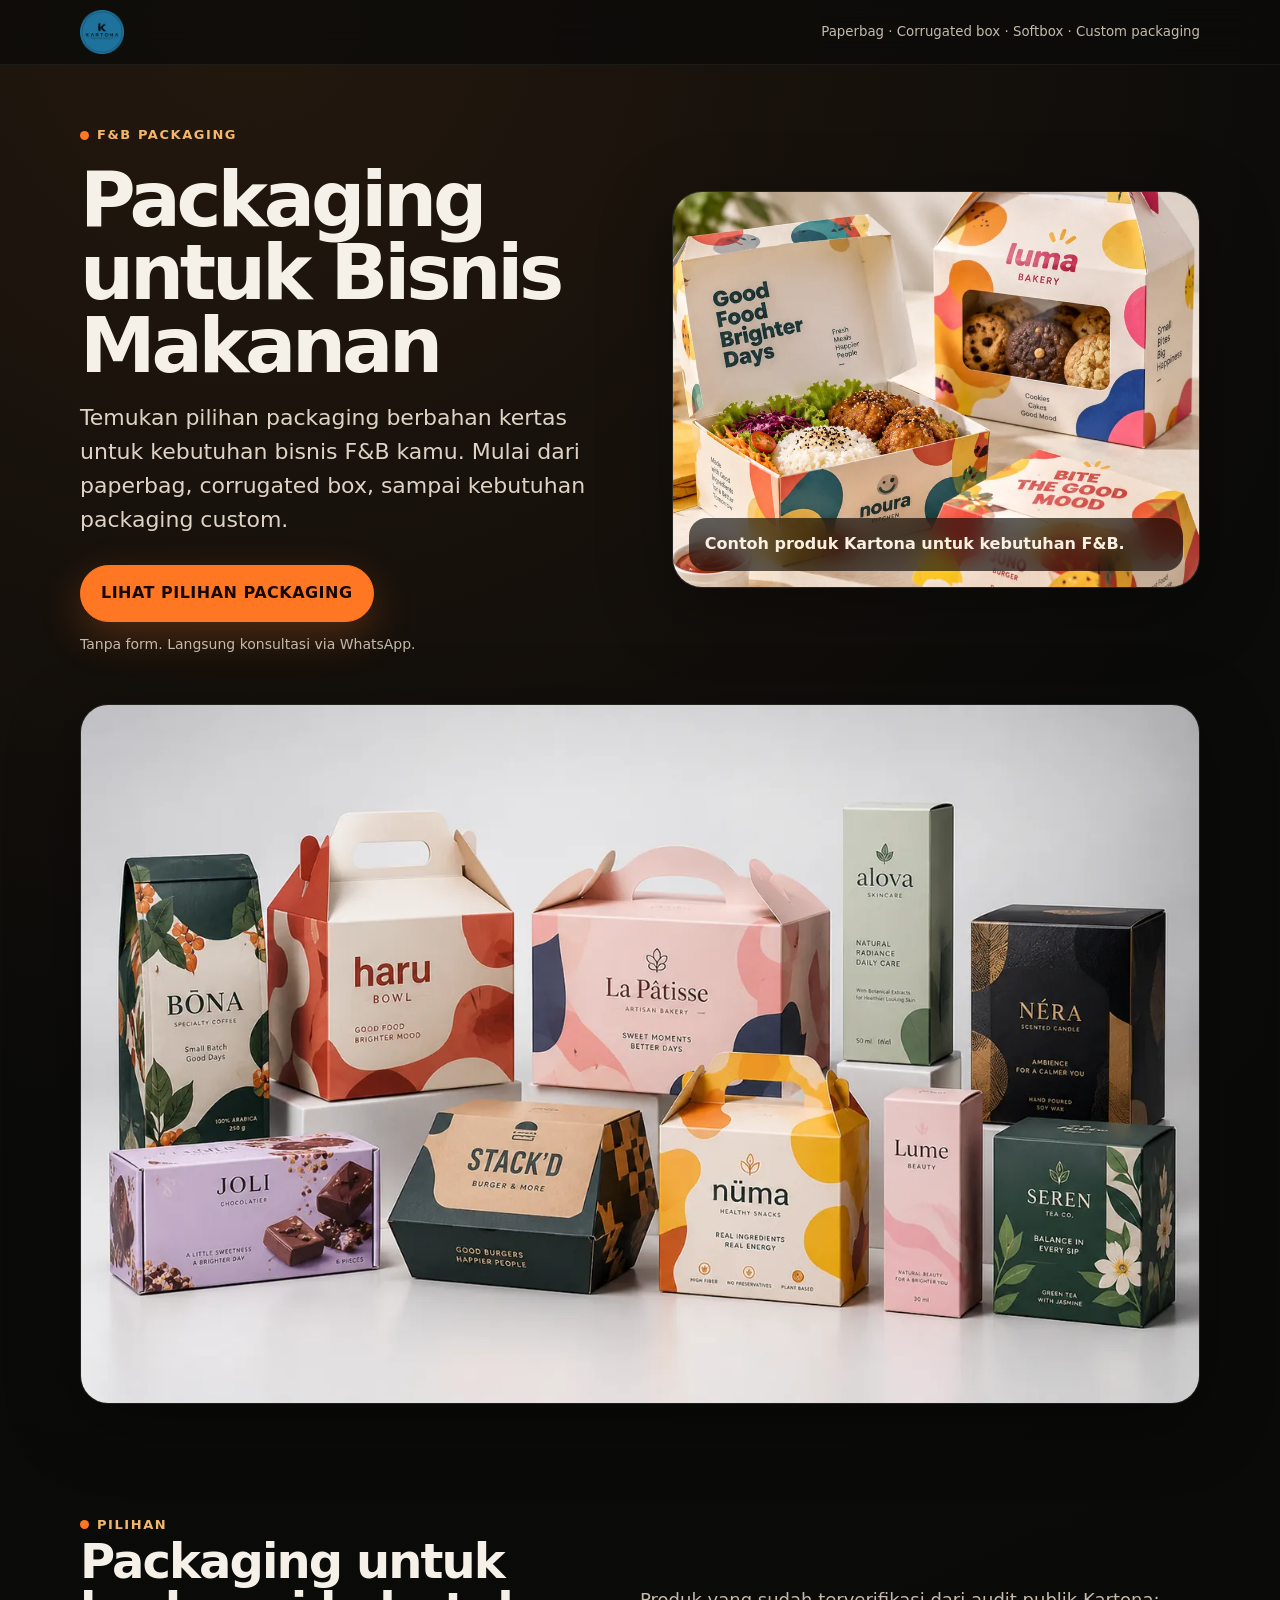
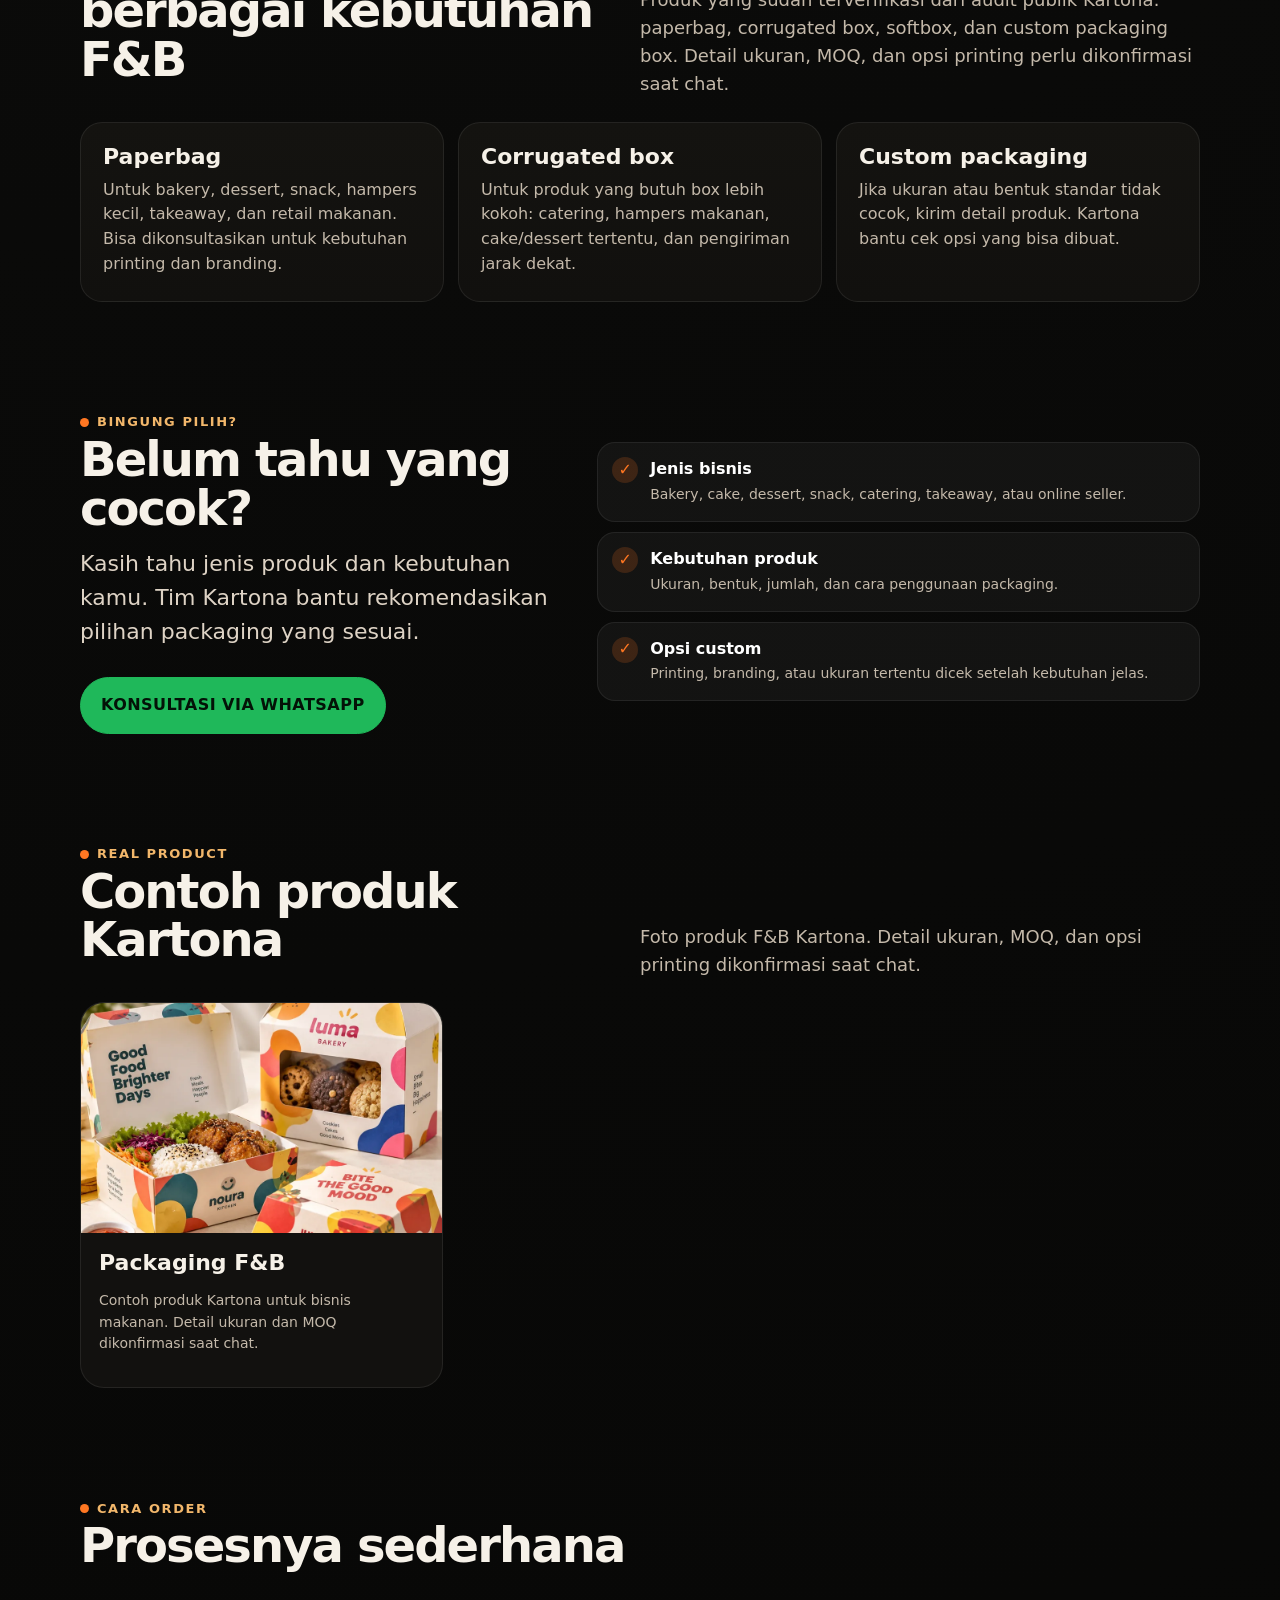
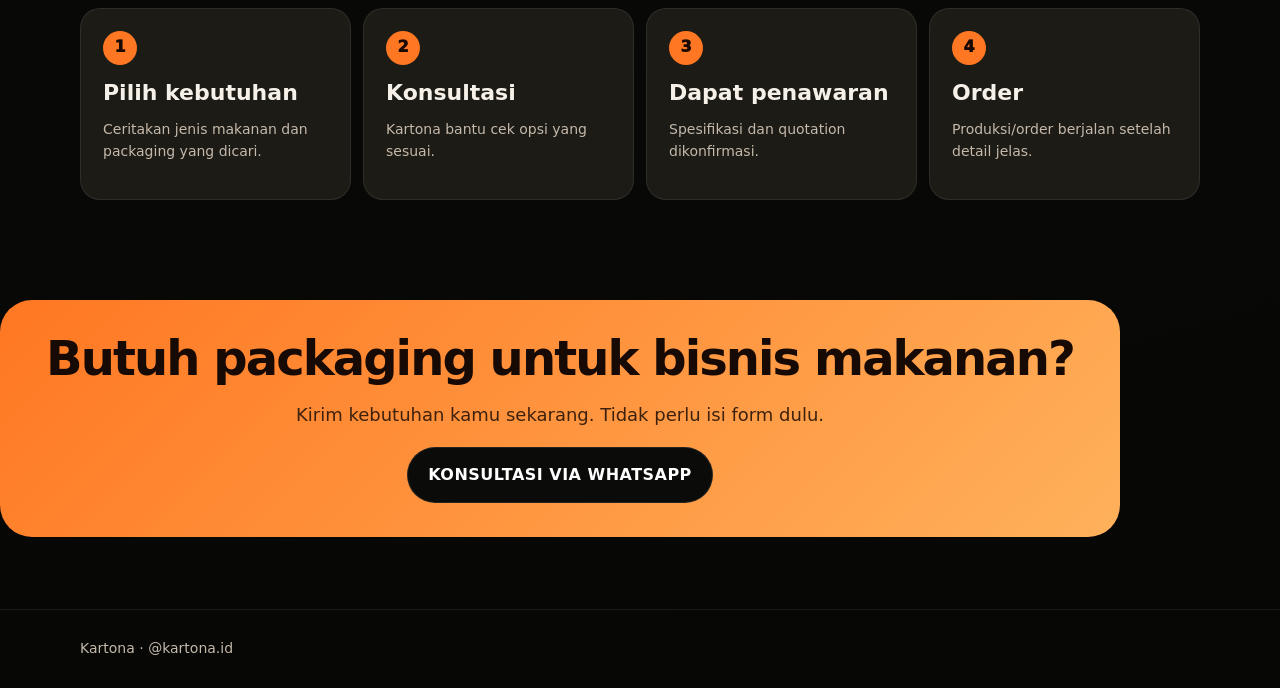
==== commit c10bfd7b: "Hapus tag Verified/Consult di kartu produk F&B" ====
--- a/fnb-packaging/index.html
+++ b/fnb-packaging/index.html
@@ -37,9 +37,9 @@
       <div class="wrap">
         <div class="section-head"><div><span class="eyebrow">Pilihan</span><h2>Packaging untuk berbagai kebutuhan F&B</h2></div><p>Produk yang sudah terverifikasi dari audit publik Kartona: paperbag, corrugated box, softbox, dan custom packaging box. Detail ukuran, MOQ, dan opsi printing perlu dikonfirmasi saat chat.</p></div>
         <div class="cards">
-          <article class="card"><span class="tag">Verified</span><h3>Paperbag</h3><p>Untuk bakery, dessert, snack, hampers kecil, takeaway, dan retail makanan. Bisa dikonsultasikan untuk kebutuhan printing dan branding.</p></article>
-          <article class="card"><span class="tag">Verified</span><h3>Corrugated box</h3><p>Untuk produk yang butuh box lebih kokoh: catering, hampers makanan, cake/dessert tertentu, dan pengiriman jarak dekat.</p></article>
-          <article class="card"><span class="tag">Consult</span><h3>Custom packaging</h3><p>Jika ukuran atau bentuk standar tidak cocok, kirim detail produk. Kartona bantu cek opsi yang bisa dibuat.</p></article>
+          <article class="card"><h3>Paperbag</h3><p>Untuk bakery, dessert, snack, hampers kecil, takeaway, dan retail makanan. Bisa dikonsultasikan untuk kebutuhan printing dan branding.</p></article>
+          <article class="card"><h3>Corrugated box</h3><p>Untuk produk yang butuh box lebih kokoh: catering, hampers makanan, cake/dessert tertentu, dan pengiriman jarak dekat.</p></article>
+          <article class="card"><h3>Custom packaging</h3><p>Jika ukuran atau bentuk standar tidak cocok, kirim detail produk. Kartona bantu cek opsi yang bisa dibuat.</p></article>
         </div>
       </div>
     </section>
--- a/css/style.css
+++ b/css/style.css
@@ -2,5 +2,5 @@
   --bg:#0b0b0a;--panel:#141310;--panel2:#1d1b16;--text:#f6f1e8;--muted:#c4b9aa;--line:#353025;--accent:#ff7722;--accent2:#f2b76b;--white:#fff;--wa:#1fb85a;
   --radius:22px;--shadow:0 18px 70px rgba(0,0,0,.35);
 }
-*{box-sizing:border-box}html{scroll-behavior:smooth}body{margin:0;background:radial-gradient(circle at 20% 0%,#24180e 0,#0b0b0a 28%,#070706 100%);color:var(--text);font-family:Inter,ui-sans-serif,system-ui,-apple-system,BlinkMacSystemFont,"Segoe UI",sans-serif;line-height:1.55}a{color:inherit;text-decoration:none}img{max-width:100%;display:block}main{overflow:hidden}.wrap{width:calc(100% - 36px);max-width:1120px;margin-inline:auto}.topbar{position:sticky;top:0;z-index:20;background:rgba(11,11,10,.76);backdrop-filter:blur(18px);border-bottom:1px solid rgba(255,255,255,.06)}.nav{height:64px;display:flex;align-items:center;justify-content:space-between}.logo{font-weight:900;letter-spacing:.08em;display:flex;align-items:center}.logo img{height:42px;background:#f6f1e8;border-radius:10px;padding:6px;display:block}.nav small{color:var(--muted)}.hero{padding:58px 0 38px}.hero-grid{display:grid;grid-template-columns:1.02fr .98fr;gap:42px;align-items:center}.eyebrow{display:inline-flex;align-items:center;gap:8px;color:var(--accent2);font-weight:800;text-transform:uppercase;letter-spacing:.12em;font-size:13px}.eyebrow:before{content:"";width:9px;height:9px;border-radius:99px;background:var(--accent)}h1{font-size:clamp(38px,7vw,76px);line-height:.96;margin:16px 0 18px;letter-spacing:-.055em;overflow-wrap:anywhere}h2{font-size:clamp(30px,4vw,48px);line-height:1.02;margin:0 0 14px;letter-spacing:-.04em}h3{font-size:22px;line-height:1.12;margin:0 0 8px}.lead{font-size:clamp(18px,2vw,22px);color:#ded3c5;max-width:700px;margin:0 0 28px}.hero-actions{display:flex;gap:12px;flex-wrap:wrap;align-items:center}.btn{display:inline-flex;align-items:center;justify-content:center;gap:10px;border:1px solid rgba(255,255,255,.1);min-height:54px;padding:15px 20px;border-radius:999px;font-weight:900;text-transform:uppercase;letter-spacing:.03em;transition:.18s ease;background:#242019}.btn.primary{background:var(--accent);color:#160903;border-color:var(--accent);box-shadow:0 14px 40px rgba(255,119,34,.25)}.btn.wa{background:var(--wa);border-color:var(--wa);color:#031207}.btn:hover{transform:translateY(-1px);filter:brightness(1.05)}.note{color:var(--muted);font-size:14px}.photo-card{position:relative;border-radius:30px;overflow:hidden;border:1px solid rgba(255,255,255,.08);background:#16130f;box-shadow:var(--shadow)}.photo-card img{width:100%;aspect-ratio:4/3;object-fit:cover}.photo-caption{position:absolute;left:16px;right:16px;bottom:16px;background:rgba(0,0,0,.62);backdrop-filter:blur(12px);padding:14px 16px;border-radius:18px;color:#f8efe0;font-weight:750}.section{padding:54px 0}.banner{padding-top:10px}.banner img{width:100%;border-radius:28px;border:1px solid rgba(255,255,255,.08);box-shadow:var(--shadow)}.section-head{display:flex;align-items:end;justify-content:space-between;gap:20px;margin-bottom:24px}.section-head p{max-width:560px;color:var(--muted);font-size:18px;margin:0}.cards{display:grid;grid-template-columns:repeat(3,1fr);gap:14px}.card{background:linear-gradient(180deg,var(--panel),#11100e);border:1px solid rgba(255,255,255,.08);border-radius:var(--radius);padding:22px;min-height:180px}.card .tag{display:inline-flex;margin-bottom:16px;padding:6px 10px;border:1px solid var(--line);border-radius:999px;color:var(--accent2);font-weight:800;font-size:12px;text-transform:uppercase;letter-spacing:.08em}.card p{color:var(--muted);margin:0}.product-grid{display:grid;grid-template-columns:repeat(3,1fr);gap:16px}.product{background:#12110f;border:1px solid rgba(255,255,255,.08);border-radius:24px;overflow:hidden}.product img{width:100%;height:230px;object-fit:cover;background:#24211b}.product-body{padding:18px}.product-body ul{margin:12px 0 0;padding-left:18px;color:var(--muted)}.steps{counter-reset:step;display:grid;grid-template-columns:repeat(4,1fr);gap:12px}.step{position:relative;background:var(--panel2);border:1px solid rgba(255,255,255,.08);border-radius:20px;padding:22px}.step:before{counter-increment:step;content:counter(step);display:grid;place-items:center;width:34px;height:34px;border-radius:99px;background:var(--accent);color:#1a0900;font-weight:950;margin-bottom:16px}.split{display:grid;grid-template-columns:.9fr 1.1fr;gap:24px;align-items:center}.checklist{display:grid;gap:10px}.check{display:flex;gap:12px;align-items:flex-start;background:rgba(255,255,255,.045);border:1px solid rgba(255,255,255,.07);border-radius:18px;padding:14px}.check b{color:#fff}.check:before{content:"✓";display:grid;place-items:center;flex:0 0 26px;height:26px;border-radius:99px;background:rgba(255,119,34,.18);color:var(--accent);font-weight:900}.final-cta{margin:46px 0 72px;border-radius:32px;background:linear-gradient(135deg,#ff7722,#ffb15b);color:#170903;padding:34px;text-align:center}.final-cta h2{color:#170903}.final-cta p{color:#3e210d;font-size:18px}.final-cta .btn{background:#0b0b0a;color:#fff}.audit-table{width:100%;border-collapse:collapse;background:#12110f;border-radius:18px;overflow:hidden}.audit-table th,.audit-table td{border-bottom:1px solid rgba(255,255,255,.08);padding:13px;text-align:left;vertical-align:top}.audit-table th{color:var(--accent2);font-size:12px;text-transform:uppercase;letter-spacing:.08em}.audit-table td{color:#ddd0bf;font-size:14px}.sticky-cta{position:fixed;left:14px;right:14px;bottom:14px;z-index:50;display:none}.sticky-cta.show{display:block}.sticky-cta .btn{width:100%;box-shadow:0 12px 40px rgba(0,0,0,.45)}.two{grid-template-columns:repeat(2,1fr)}.source{font-size:13px;color:#a79b8c;margin-top:12px}.warning{background:#24180d;border:1px solid rgba(255,119,34,.35);padding:14px;border-radius:16px;color:#ffd6b8}.footer{border-top:1px solid rgba(255,255,255,.07);padding:28px 0;color:var(--muted);font-size:14px}
+*{box-sizing:border-box}html{scroll-behavior:smooth}body{margin:0;background:radial-gradient(circle at 20% 0%,#24180e 0,#0b0b0a 28%,#070706 100%);color:var(--text);font-family:Inter,ui-sans-serif,system-ui,-apple-system,BlinkMacSystemFont,"Segoe UI",sans-serif;line-height:1.55}a{color:inherit;text-decoration:none}img{max-width:100%;display:block}main{overflow:hidden}.wrap{width:calc(100% - 36px);max-width:1120px;margin-inline:auto}.topbar{position:sticky;top:0;z-index:20;background:rgba(11,11,10,.76);backdrop-filter:blur(18px);border-bottom:1px solid rgba(255,255,255,.06)}.nav{height:64px;display:flex;align-items:center;justify-content:space-between}.logo{font-weight:900;letter-spacing:.08em;display:flex;align-items:center}.logo img{height:44px;display:block}.nav small{color:var(--muted)}.hero{padding:58px 0 38px}.hero-grid{display:grid;grid-template-columns:1.02fr .98fr;gap:42px;align-items:center}.eyebrow{display:inline-flex;align-items:center;gap:8px;color:var(--accent2);font-weight:800;text-transform:uppercase;letter-spacing:.12em;font-size:13px}.eyebrow:before{content:"";width:9px;height:9px;border-radius:99px;background:var(--accent)}h1{font-size:clamp(38px,7vw,76px);line-height:.96;margin:16px 0 18px;letter-spacing:-.055em;overflow-wrap:anywhere}h2{font-size:clamp(30px,4vw,48px);line-height:1.02;margin:0 0 14px;letter-spacing:-.04em}h3{font-size:22px;line-height:1.12;margin:0 0 8px}.lead{font-size:clamp(18px,2vw,22px);color:#ded3c5;max-width:700px;margin:0 0 28px}.hero-actions{display:flex;gap:12px;flex-wrap:wrap;align-items:center}.btn{display:inline-flex;align-items:center;justify-content:center;gap:10px;border:1px solid rgba(255,255,255,.1);min-height:54px;padding:15px 20px;border-radius:999px;font-weight:900;text-transform:uppercase;letter-spacing:.03em;transition:.18s ease;background:#242019}.btn.primary{background:var(--accent);color:#160903;border-color:var(--accent);box-shadow:0 14px 40px rgba(255,119,34,.25)}.btn.wa{background:var(--wa);border-color:var(--wa);color:#031207}.btn:hover{transform:translateY(-1px);filter:brightness(1.05)}.note{color:var(--muted);font-size:14px}.photo-card{position:relative;border-radius:30px;overflow:hidden;border:1px solid rgba(255,255,255,.08);background:#16130f;box-shadow:var(--shadow)}.photo-card img{width:100%;aspect-ratio:4/3;object-fit:cover}.photo-caption{position:absolute;left:16px;right:16px;bottom:16px;background:rgba(0,0,0,.62);backdrop-filter:blur(12px);padding:14px 16px;border-radius:18px;color:#f8efe0;font-weight:750}.section{padding:54px 0}.banner{padding-top:10px}.banner img{width:100%;border-radius:28px;border:1px solid rgba(255,255,255,.08);box-shadow:var(--shadow)}.section-head{display:flex;align-items:end;justify-content:space-between;gap:20px;margin-bottom:24px}.section-head p{max-width:560px;color:var(--muted);font-size:18px;margin:0}.cards{display:grid;grid-template-columns:repeat(3,1fr);gap:14px}.card{background:linear-gradient(180deg,var(--panel),#11100e);border:1px solid rgba(255,255,255,.08);border-radius:var(--radius);padding:22px;min-height:180px}.card .tag{display:inline-flex;margin-bottom:16px;padding:6px 10px;border:1px solid var(--line);border-radius:999px;color:var(--accent2);font-weight:800;font-size:12px;text-transform:uppercase;letter-spacing:.08em}.card p{color:var(--muted);margin:0}.product-grid{display:grid;grid-template-columns:repeat(3,1fr);gap:16px}.product{background:#12110f;border:1px solid rgba(255,255,255,.08);border-radius:24px;overflow:hidden}.product img{width:100%;height:230px;object-fit:cover;background:#24211b}.product-body{padding:18px}.product-body ul{margin:12px 0 0;padding-left:18px;color:var(--muted)}.steps{counter-reset:step;display:grid;grid-template-columns:repeat(4,1fr);gap:12px}.step{position:relative;background:var(--panel2);border:1px solid rgba(255,255,255,.08);border-radius:20px;padding:22px}.step:before{counter-increment:step;content:counter(step);display:grid;place-items:center;width:34px;height:34px;border-radius:99px;background:var(--accent);color:#1a0900;font-weight:950;margin-bottom:16px}.split{display:grid;grid-template-columns:.9fr 1.1fr;gap:24px;align-items:center}.checklist{display:grid;gap:10px}.check{display:flex;gap:12px;align-items:flex-start;background:rgba(255,255,255,.045);border:1px solid rgba(255,255,255,.07);border-radius:18px;padding:14px}.check b{color:#fff}.check:before{content:"✓";display:grid;place-items:center;flex:0 0 26px;height:26px;border-radius:99px;background:rgba(255,119,34,.18);color:var(--accent);font-weight:900}.final-cta{margin:46px 0 72px;border-radius:32px;background:linear-gradient(135deg,#ff7722,#ffb15b);color:#170903;padding:34px;text-align:center}.final-cta h2{color:#170903}.final-cta p{color:#3e210d;font-size:18px}.final-cta .btn{background:#0b0b0a;color:#fff}.audit-table{width:100%;border-collapse:collapse;background:#12110f;border-radius:18px;overflow:hidden}.audit-table th,.audit-table td{border-bottom:1px solid rgba(255,255,255,.08);padding:13px;text-align:left;vertical-align:top}.audit-table th{color:var(--accent2);font-size:12px;text-transform:uppercase;letter-spacing:.08em}.audit-table td{color:#ddd0bf;font-size:14px}.sticky-cta{position:fixed;left:14px;right:14px;bottom:14px;z-index:50;display:none}.sticky-cta.show{display:block}.sticky-cta .btn{width:100%;box-shadow:0 12px 40px rgba(0,0,0,.45)}.two{grid-template-columns:repeat(2,1fr)}.source{font-size:13px;color:#a79b8c;margin-top:12px}.warning{background:#24180d;border:1px solid rgba(255,119,34,.35);padding:14px;border-radius:16px;color:#ffd6b8}.footer{border-top:1px solid rgba(255,255,255,.07);padding:28px 0;color:var(--muted);font-size:14px}
 @media(max-width:820px){.wrap{width:calc(100% - 28px);max-width:560px}.nav small{display:none}.hero{padding-top:36px}.hero-grid,.split{grid-template-columns:1fr;gap:26px}.cards,.product-grid,.steps,.two{grid-template-columns:1fr}.section{padding:42px 0}.section-head{display:block}.product img{height:250px}h1{font-size:38px;line-height:1}.btn{font-size:14px}.final-cta{padding:26px 18px;margin-bottom:90px}.btn{width:100%;padding-left:16px;padding-right:16px}.hero-actions .note{text-align:center;width:100%}.audit-table{display:block;overflow-x:auto;white-space:nowrap}.photo-card img{aspect-ratio:1/1}.sticky-cta{padding-bottom:env(safe-area-inset-bottom)}}
